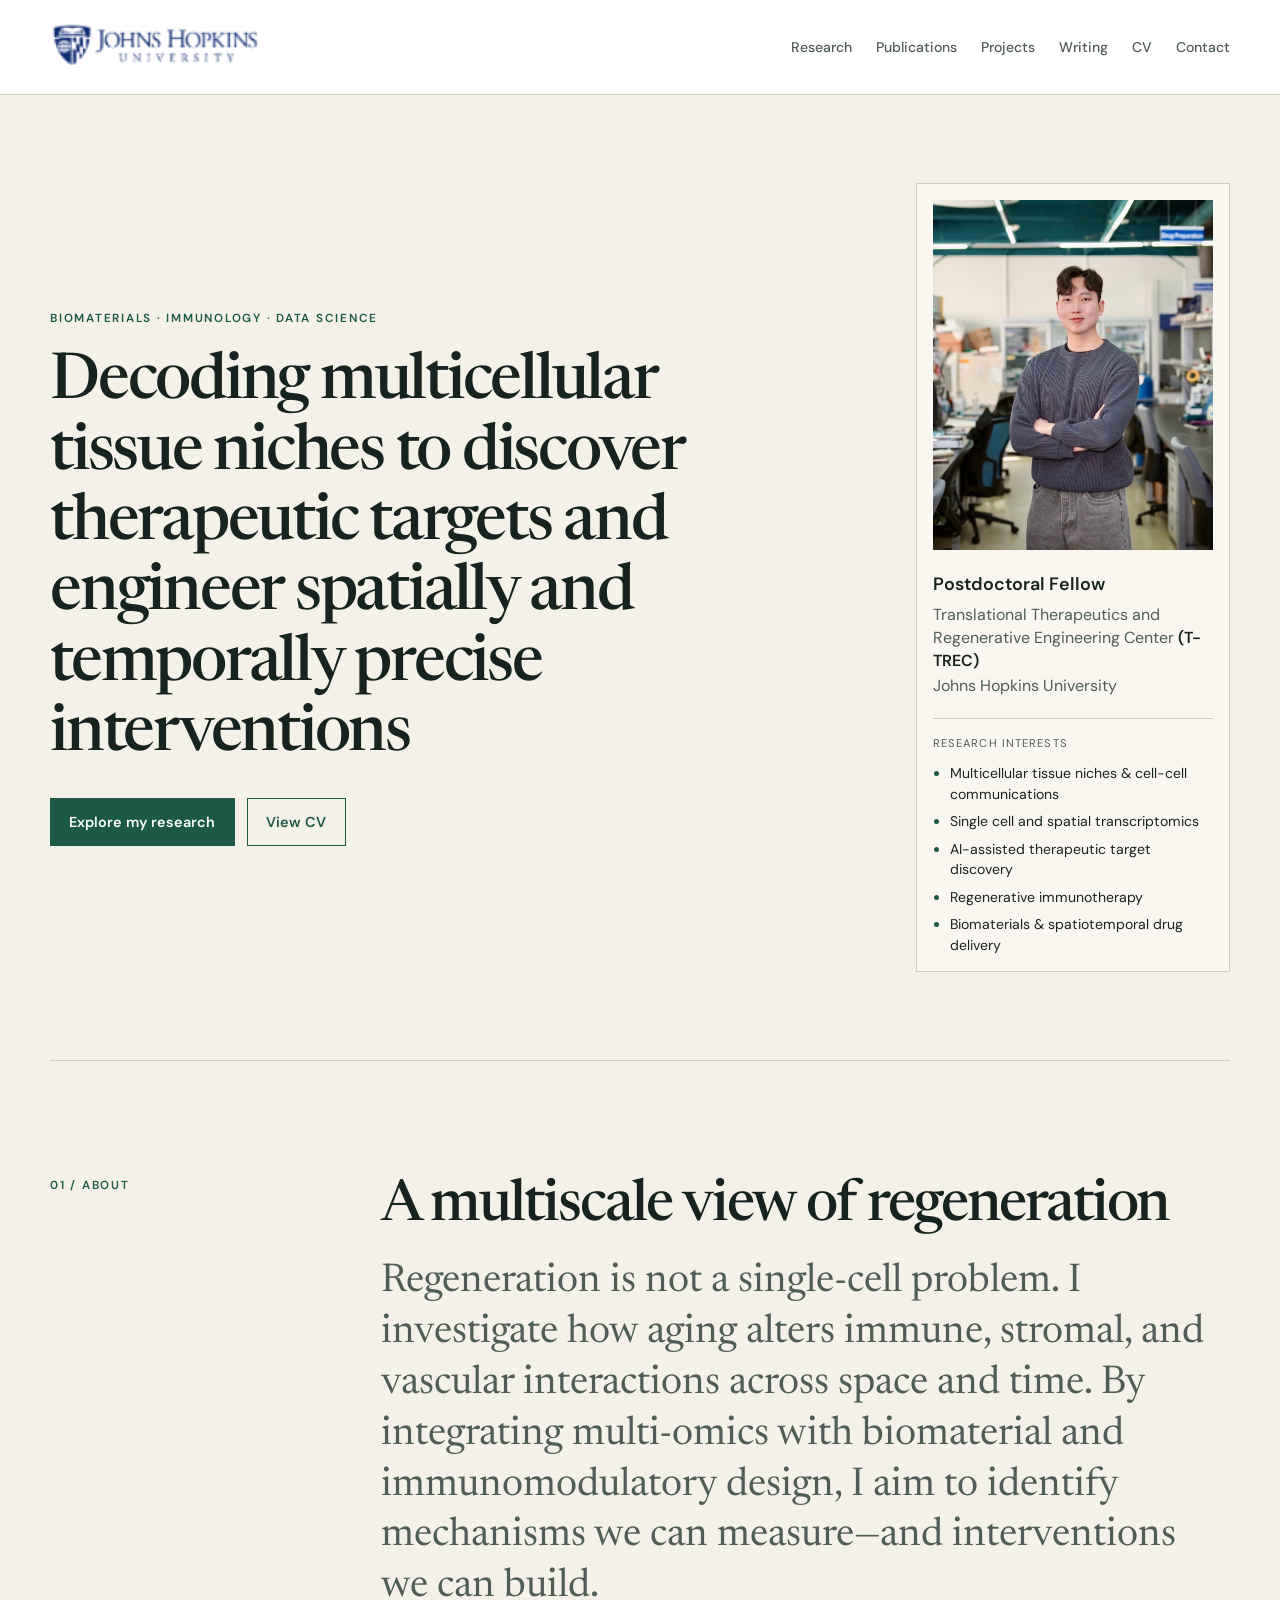
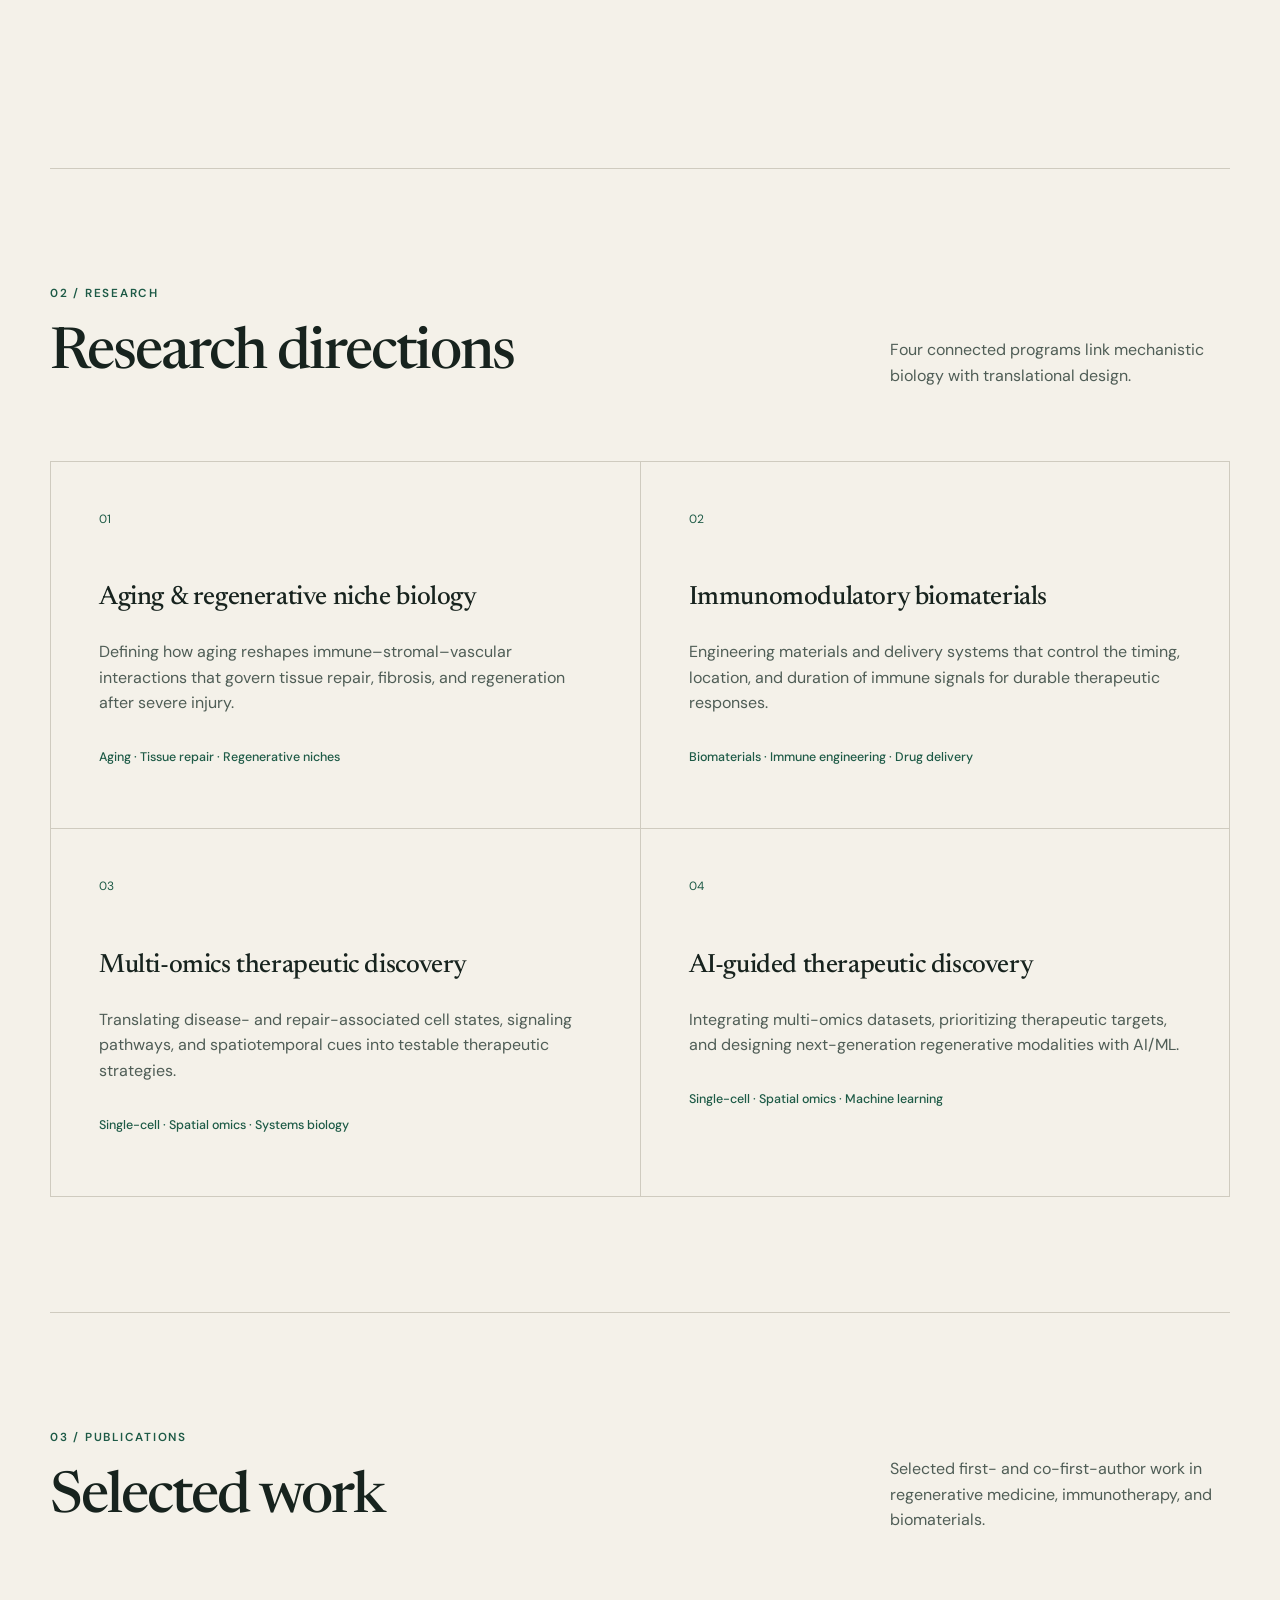
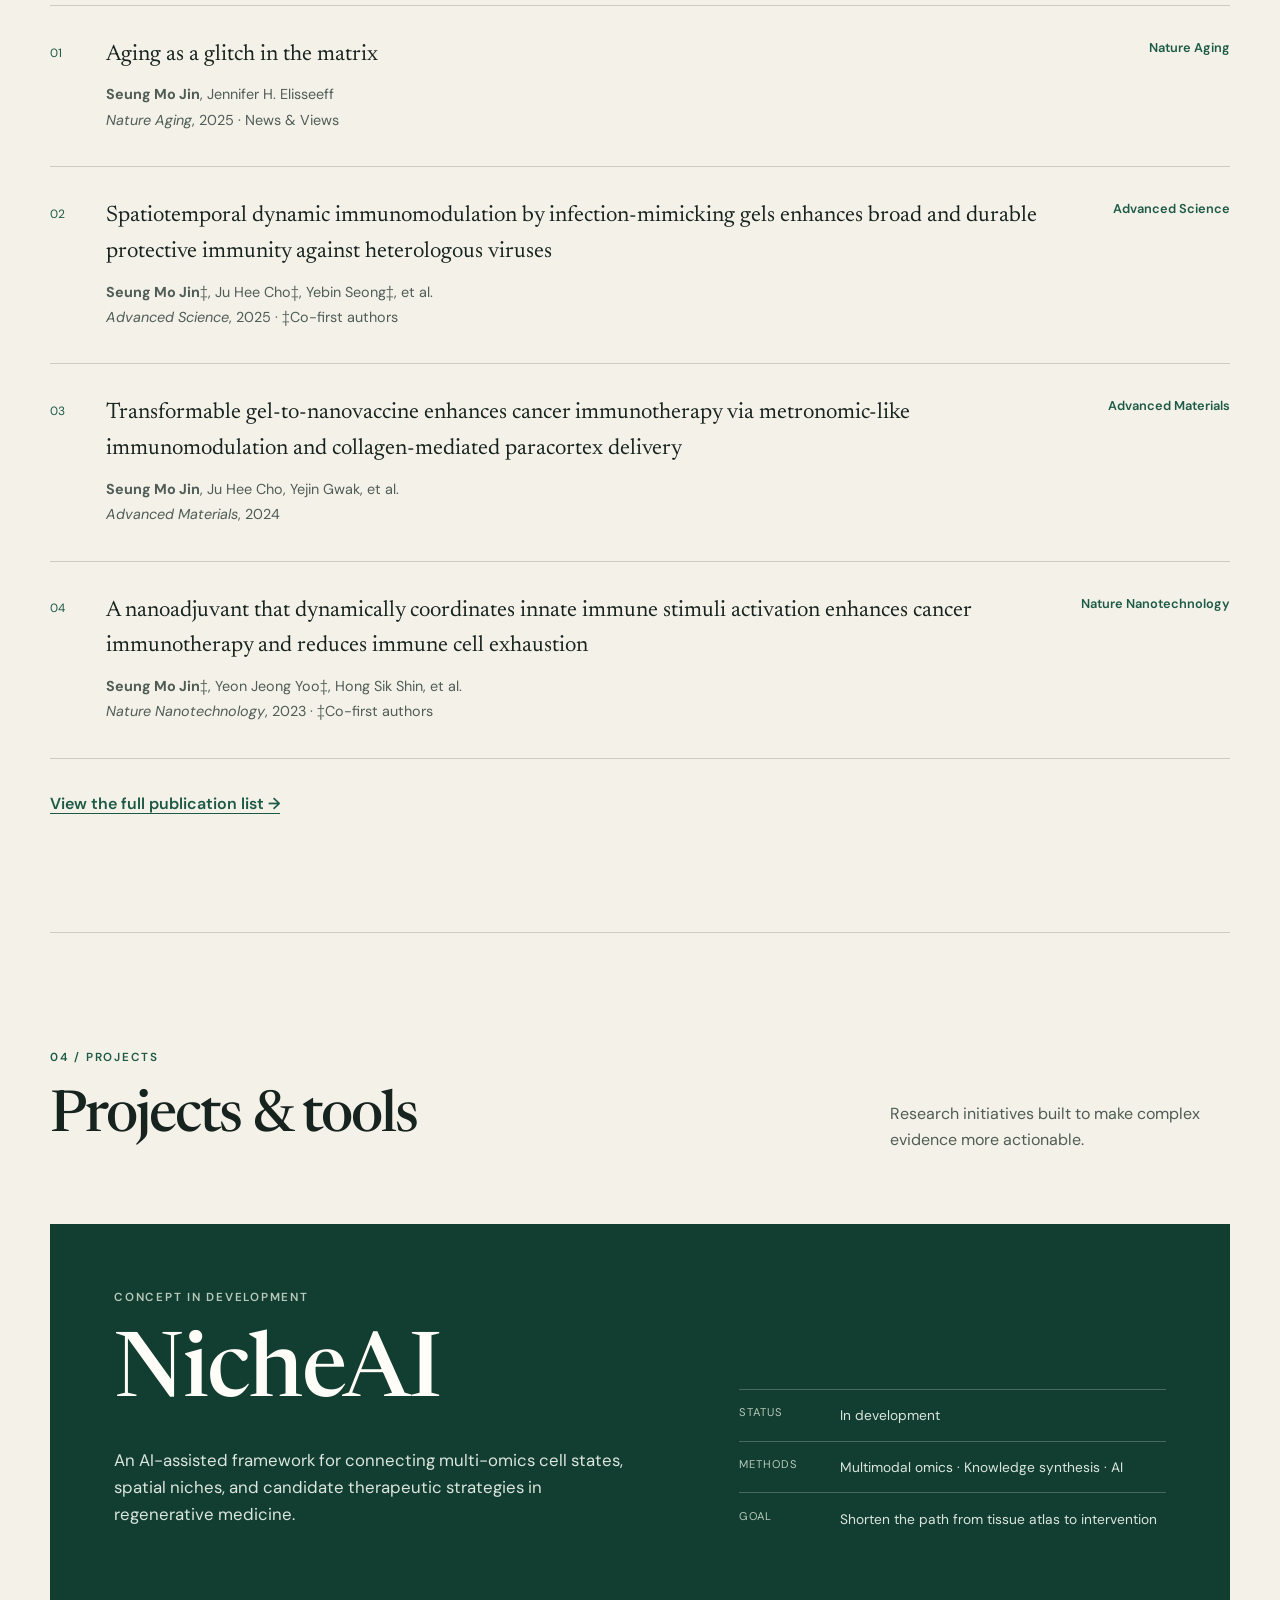
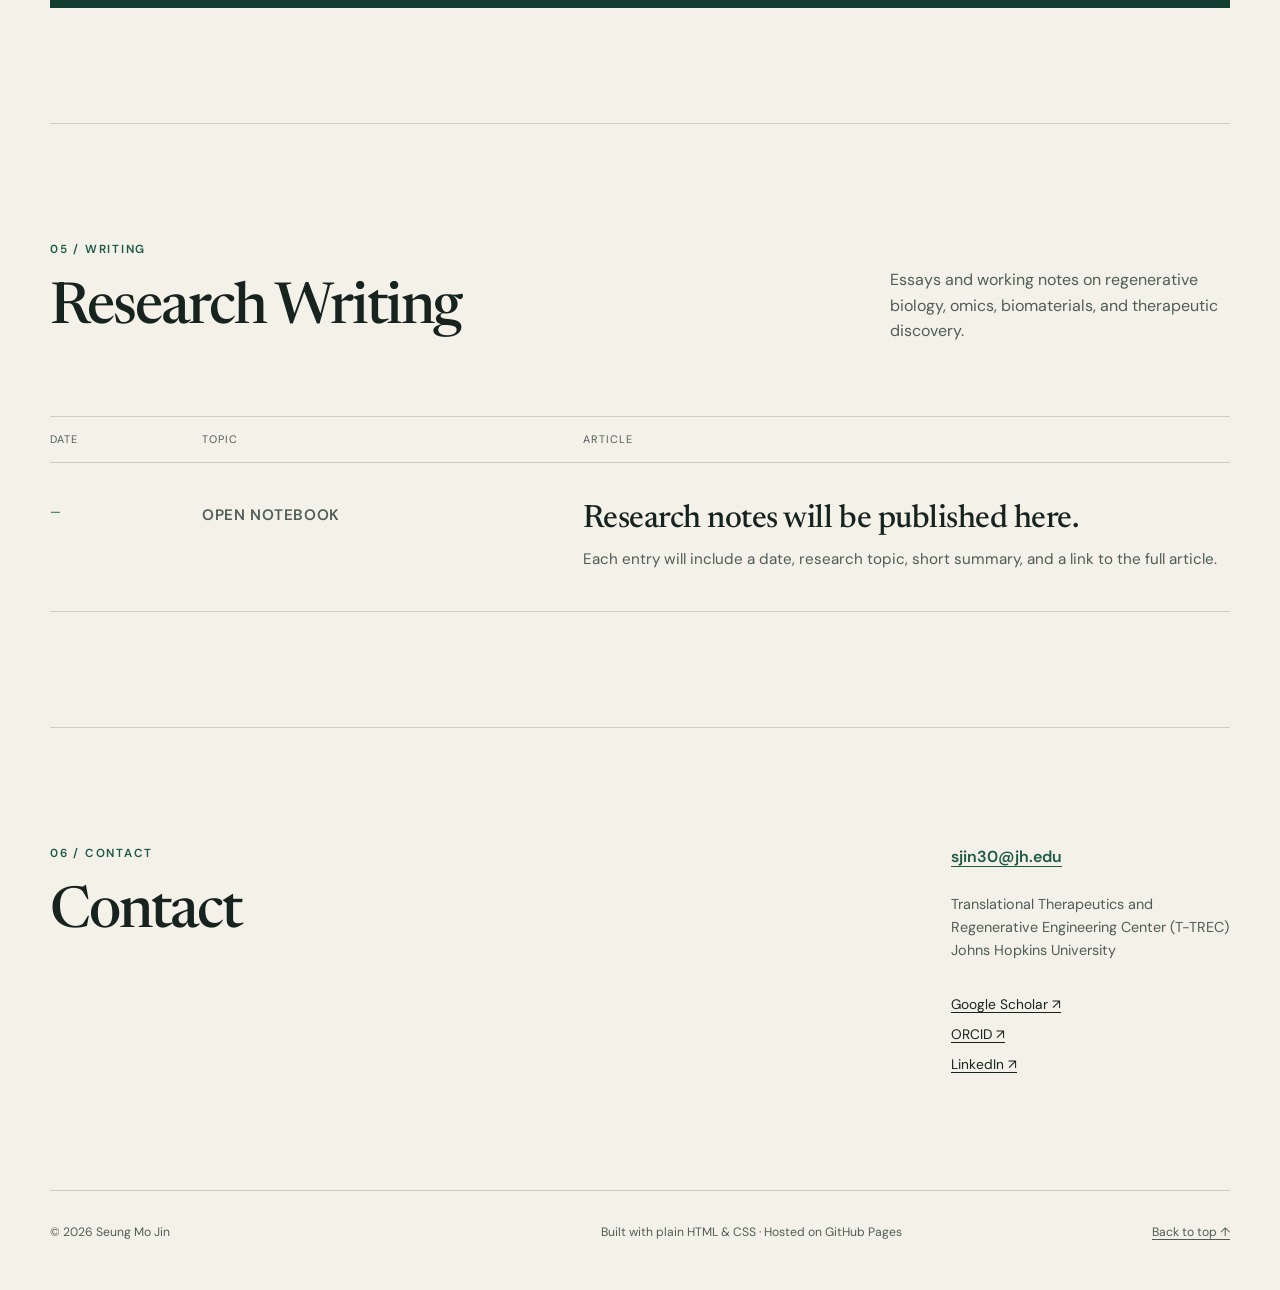
==== index.html @ 38d4178e "Reduce hero title and expand T-TREC name" ====
<!doctype html>
<html lang="en">
  <head>
    <meta charset="utf-8" />
    <meta name="viewport" content="width=device-width, initial-scale=1" />
    <meta
      name="description"
      content="Personal academic website of Seung Mo Jin — regenerative niche biology, immunomodulatory biomaterials, multi-omics, and AI-enabled therapeutic discovery."
    />
    <meta name="theme-color" content="#f4f1e9" />
    <title>Seung Mo Jin, PhD — Regenerative Immunology & Biomaterials</title>
    <link rel="icon" href="assets/favicon.svg" type="image/svg+xml" />
    <link rel="stylesheet" href="styles.css" />
  </head>
  <body>
    <a class="skip-link" href="#main-content">Skip to content</a>

    <header class="site-header">
      <div class="site-header-inner">
        <a class="site-logo" href="#top" aria-label="Home">
          <img
            src="assets/johns-hopkins-university-banner.png"
            alt="Johns Hopkins University"
            width="170"
            height="39"
          />
        </a>
        <nav aria-label="Primary navigation">
          <a href="#research">Research</a>
          <a href="#publications">Publications</a>
          <a href="#projects">Projects</a>
          <a href="#writing">Writing</a>
          <a href="cv.html">CV</a>
          <a href="#contact">Contact</a>
        </nav>
      </div>
    </header>

    <main id="main-content">
      <section class="hero" id="top">
        <div class="hero-copy">
          <p class="eyebrow">Biomaterials · Immunology · Data Science</p>
          <h1>Decoding multicellular tissue niches to discover therapeutic targets and engineer spatially and temporally precise interventions</h1>
          <div class="hero-actions">
            <a class="button button-primary" href="#research">Explore my research</a>
            <a class="button button-secondary" href="cv.html">View CV</a>
          </div>
        </div>

        <aside class="profile-card" aria-label="Current position and research interests">
          <img
            class="portrait-placeholder"
            src="assets/seung-mo-jin.jpeg"
            alt="Seung Mo Jin in a biomedical research laboratory"
          />
          <div>
            <p class="profile-role">Postdoctoral Fellow</p>
            <p class="profile-affiliation">
              <span>Translational Therapeutics and Regenerative Engineering Center <strong>(T-TREC)</strong></span>
              <span>Johns Hopkins University</span>
            </p>
          </div>
          <dl class="quick-facts">
            <div>
              <dt>Research Interests</dt>
              <dd>
                <ul>
                  <li>Multicellular tissue niches &amp; cell-cell communications</li>
                  <li>Single cell and spatial transcriptomics</li>
                  <li>AI-assisted therapeutic target discovery</li>
                  <li>Regenerative immunotherapy</li>
                  <li>Biomaterials &amp; spatiotemporal drug delivery</li>
                </ul>
              </dd>
            </div>
          </dl>
        </aside>
      </section>

      <section class="statement section-rule" aria-labelledby="about-heading">
        <p class="section-index">01 / About</p>
        <div>
          <h2 id="about-heading">A multiscale view of regeneration</h2>
          <p class="large-copy">
            Regeneration is not a single-cell problem. I investigate how aging alters
            immune, stromal, and vascular interactions across space and time. By
            integrating multi-omics with biomaterial and immunomodulatory design, I aim
            to identify mechanisms we can measure—and interventions we can build.
          </p>
        </div>
      </section>

      <section class="section-rule" id="research" aria-labelledby="research-heading">
        <div class="section-heading">
          <div>
            <p class="section-index">02 / Research</p>
            <h2 id="research-heading">Research directions</h2>
          </div>
          <p>
            Four connected programs link mechanistic biology with translational design.
          </p>
        </div>

        <div class="research-grid">
          <article class="research-card">
            <span class="card-number">01</span>
            <h3>Aging & regenerative niche biology</h3>
            <p>
              Defining how aging reshapes immune–stromal–vascular interactions that
              govern tissue repair, fibrosis, and regeneration after severe injury.
            </p>
            <p class="keywords">Aging · Tissue repair · Regenerative niches</p>
          </article>
          <article class="research-card">
            <span class="card-number">02</span>
            <h3>Immunomodulatory biomaterials</h3>
            <p>
              Engineering materials and delivery systems that control the timing,
              location, and duration of immune signals for durable therapeutic responses.
            </p>
            <p class="keywords">Biomaterials · Immune engineering · Drug delivery</p>
          </article>
          <article class="research-card">
            <span class="card-number">03</span>
            <h3>Multi-omics therapeutic discovery</h3>
            <p>
              Translating disease- and repair-associated cell states, signaling
              pathways, and spatiotemporal cues into testable therapeutic strategies.
            </p>
            <p class="keywords">Single-cell · Spatial omics · Systems biology</p>
          </article>
          <article class="research-card">
            <span class="card-number">04</span>
            <h3>AI-guided therapeutic discovery</h3>
            <p>
              Integrating multi-omics datasets, prioritizing therapeutic targets, and
              designing next-generation regenerative modalities with AI/ML.
            </p>
            <p class="keywords">Single-cell · Spatial omics · Machine learning</p>
          </article>
        </div>
      </section>

      <section class="section-rule" id="publications" aria-labelledby="publications-heading">
        <div class="section-heading">
          <div>
            <p class="section-index">03 / Publications</p>
            <h2 id="publications-heading">Selected work</h2>
          </div>
          <p>Selected first- and co-first-author work in regenerative medicine, immunotherapy, and biomaterials.</p>
        </div>

        <ol class="publication-list">
          <li>
            <div>
              <p class="publication-title">Aging as a glitch in the matrix</p>
              <p><strong>Seung Mo Jin</strong>, Jennifer H. Elisseeff</p>
              <p><em>Nature Aging</em>, 2025 · News & Views</p>
            </div>
            <span class="publication-link">Nature Aging</span>
          </li>
          <li>
            <div>
              <p class="publication-title">Spatiotemporal dynamic immunomodulation by infection-mimicking gels enhances broad and durable protective immunity against heterologous viruses</p>
              <p><strong>Seung Mo Jin</strong>‡, Ju Hee Cho‡, Yebin Seong‡, et al.</p>
              <p><em>Advanced Science</em>, 2025 · ‡Co-first authors</p>
            </div>
            <span class="publication-link">Advanced Science</span>
          </li>
          <li>
            <div>
              <p class="publication-title">Transformable gel-to-nanovaccine enhances cancer immunotherapy via metronomic-like immunomodulation and collagen-mediated paracortex delivery</p>
              <p><strong>Seung Mo Jin</strong>, Ju Hee Cho, Yejin Gwak, et al.</p>
              <p><em>Advanced Materials</em>, 2024</p>
            </div>
            <span class="publication-link">Advanced Materials</span>
          </li>
          <li>
            <div>
              <p class="publication-title">A nanoadjuvant that dynamically coordinates innate immune stimuli activation enhances cancer immunotherapy and reduces immune cell exhaustion</p>
              <p><strong>Seung Mo Jin</strong>‡, Yeon Jeong Yoo‡, Hong Sik Shin, et al.</p>
              <p><em>Nature Nanotechnology</em>, 2023 · ‡Co-first authors</p>
            </div>
            <span class="publication-link">Nature Nanotechnology</span>
          </li>
        </ol>
        <a class="text-link" href="cv.html#publications">View the full publication list <span>→</span></a>
      </section>

      <section class="section-rule" id="projects" aria-labelledby="projects-heading">
        <div class="section-heading">
          <div>
            <p class="section-index">04 / Projects</p>
            <h2 id="projects-heading">Projects & tools</h2>
          </div>
          <p>Research initiatives built to make complex evidence more actionable.</p>
        </div>

        <article class="featured-project">
          <div>
            <p class="project-label">Concept in development</p>
            <h3>NicheAI</h3>
            <p class="project-lede">
              An AI-assisted framework for connecting multi-omics cell states,
              spatial niches, and candidate therapeutic strategies in regenerative medicine.
            </p>
          </div>
          <div class="project-meta">
            <p><span>Status</span> In development</p>
            <p><span>Methods</span> Multimodal omics · Knowledge synthesis · AI</p>
            <p><span>Goal</span> Shorten the path from tissue atlas to intervention</p>
          </div>
        </article>
      </section>

      <section class="section-rule" id="writing" aria-labelledby="writing-heading">
        <div class="section-heading">
          <div>
            <p class="section-index">05 / Writing</p>
            <h2 id="writing-heading">Research Writing</h2>
          </div>
          <p>Essays and working notes on regenerative biology, omics, biomaterials, and therapeutic discovery.</p>
        </div>

        <div class="writing-board" aria-label="Research writing board">
          <div class="writing-board-header" aria-hidden="true">
            <span>Date</span>
            <span>Topic</span>
            <span>Article</span>
          </div>
          <div class="writing-empty">
            <span class="writing-empty-date" aria-hidden="true">—</span>
            <p class="writing-empty-label">Open notebook</p>
            <div>
              <h3>Research notes will be published here.</h3>
              <p>Each entry will include a date, research topic, short summary, and a link to the full article.</p>
            </div>
          </div>
        </div>
      </section>

      <section class="contact section-rule" id="contact" aria-labelledby="contact-heading">
        <div>
          <p class="section-index">06 / Contact</p>
          <h2 id="contact-heading">Contact</h2>
        </div>
        <div class="contact-details">
          <a href="mailto:sjin30@jh.edu">sjin30@jh.edu</a>
          <p>Translational Therapeutics and Regenerative Engineering Center (T-TREC)<br />Johns Hopkins University</p>
          <div class="social-links" aria-label="Academic profiles">
            <a href="https://scholar.google.com/citations?user=U99hNV4AAAAJ" target="_blank" rel="noopener noreferrer">Google Scholar ↗</a>
            <a href="https://orcid.org/0000-0002-7379-4580" target="_blank" rel="noopener noreferrer">ORCID ↗</a>
            <a href="https://www.linkedin.com/in/seung-mo-jin-b58554160/" target="_blank" rel="noopener noreferrer">LinkedIn ↗</a>
          </div>
        </div>
      </section>
    </main>

    <footer>
      <p>© 2026 Seung Mo Jin</p>
      <p>Built with plain HTML & CSS · Hosted on GitHub Pages</p>
      <a href="#top">Back to top ↑</a>
    </footer>
  </body>
</html>
---- styles.css ----
@import url("https://fonts.googleapis.com/css2?family=DM+Sans:wght@400;500;600&family=Newsreader:opsz,wght@6..72,400;6..72,500&display=swap");

:root {
  --ink: #17231e;
  --ink-soft: #4f5d56;
  --paper: #f4f1e9;
  --paper-deep: #e9e4d8;
  --green: #1d5a46;
  --green-dark: #123d31;
  --sage: #b7c9ba;
  --line: #cfcbbf;
  --white: #fffdf8;
  --sans: "DM Sans", Arial, sans-serif;
  --serif: "Newsreader", Georgia, serif;
  --max-width: 1180px;
}

* {
  box-sizing: border-box;
}

html {
  scroll-behavior: smooth;
}

body {
  margin: 0;
  color: var(--ink);
  background: var(--paper);
  font-family: var(--sans);
  font-size: 16px;
  line-height: 1.6;
}

a {
  color: inherit;
  text-decoration-thickness: 1px;
  text-underline-offset: 0.22em;
}

a:focus-visible,
button:focus-visible {
  outline: 3px solid #d39f35;
  outline-offset: 4px;
}

.skip-link {
  position: fixed;
  top: 0.75rem;
  left: 0.75rem;
  z-index: 100;
  padding: 0.6rem 0.9rem;
  background: var(--ink);
  color: white;
  transform: translateY(-180%);
}

.skip-link:focus {
  transform: translateY(0);
}

main,
footer {
  width: min(calc(100% - 3rem), var(--max-width));
  margin-inline: auto;
}

.site-header {
  width: 100%;
  background: #fff;
  border-bottom: 1px solid var(--line);
}

.site-header-inner {
  display: flex;
  align-items: center;
  justify-content: space-between;
  width: min(calc(100% - 3rem), var(--max-width));
  min-height: 94px;
  margin-inline: auto;
}

.site-logo {
  display: inline-flex;
  align-items: center;
  text-decoration: none;
}

.site-logo img {
  display: block;
  width: min(13rem, 42vw);
  height: auto;
  aspect-ratio: 170 / 39;
  object-fit: contain;
}

nav {
  display: flex;
  flex-wrap: wrap;
  gap: 0.3rem 1.5rem;
  justify-content: flex-end;
}

nav a {
  color: var(--ink-soft);
  font-size: 0.88rem;
  font-weight: 500;
  text-decoration: none;
}

nav a:hover {
  color: var(--green);
}

.hero {
  display: grid;
  grid-template-columns: minmax(0, 1.7fr) minmax(280px, 0.7fr);
  gap: clamp(3rem, 8vw, 8rem);
  align-items: center;
  min-height: 690px;
  padding: 5.5rem 0;
}

.eyebrow,
.section-index,
.project-label {
  margin: 0 0 1.3rem;
  color: var(--green);
  font-size: 0.73rem;
  font-weight: 600;
  letter-spacing: 0.15em;
  text-transform: uppercase;
}

h1,
h2,
h3,
p {
  margin-top: 0;
}

h1,
h2,
h3 {
  font-family: var(--serif);
  font-weight: 500;
  line-height: 1.06;
}

h1 {
  max-width: 850px;
  margin-bottom: 1.75rem;
  font-size: clamp(3.4rem, 7vw, 6.6rem);
  letter-spacing: -0.045em;
}

.hero-copy h1 {
  font-size: clamp(2.6rem, 5vw, 4.8rem);
  line-height: 1.1;
  letter-spacing: -0.035em;
}

h2 {
  margin-bottom: 1.25rem;
  font-size: clamp(2.4rem, 4.5vw, 4.2rem);
  letter-spacing: -0.035em;
}

h3 {
  font-size: 1.65rem;
  letter-spacing: -0.015em;
}

.hero-actions {
  display: flex;
  flex-wrap: wrap;
  gap: 0.75rem;
}

.button {
  display: inline-flex;
  align-items: center;
  justify-content: center;
  min-height: 48px;
  padding: 0.7rem 1.15rem;
  border: 1px solid var(--green);
  font-size: 0.9rem;
  font-weight: 600;
  text-decoration: none;
  transition: background 160ms ease, color 160ms ease;
}

.button-primary {
  color: var(--white);
  background: var(--green);
}

.button-primary:hover {
  background: var(--green-dark);
}

.button-secondary {
  color: var(--green);
}

.button-secondary:hover {
  color: var(--white);
  background: var(--green);
}

.profile-card {
  padding: 1rem;
  border: 1px solid var(--line);
  background: rgba(255, 253, 248, 0.48);
}

.portrait-placeholder {
  display: block;
  width: 100%;
  aspect-ratio: 4 / 5;
  margin-bottom: 1.25rem;
  object-fit: cover;
  object-position: center 42%;
}

.profile-role {
  margin-bottom: 0.25rem;
  font-size: 1.12rem;
  font-weight: 600;
}

.profile-affiliation {
  display: grid;
  gap: 0.08rem;
  margin-bottom: 0;
  color: var(--ink-soft);
  font-size: 1rem;
  line-height: 1.45;
}

.profile-affiliation strong {
  color: var(--ink);
  font-weight: 600;
}

.quick-facts {
  margin: 1.3rem 0 0;
  padding-top: 1rem;
  border-top: 1px solid var(--line);
}

.quick-facts dt {
  color: var(--ink-soft);
  font-size: 0.7rem;
  letter-spacing: 0.1em;
  text-transform: uppercase;
}

.quick-facts dd {
  margin: 0.25rem 0 0;
  font-size: 0.88rem;
  line-height: 1.45;
}

.quick-facts ul {
  display: grid;
  gap: 0.45rem;
  margin: 0.65rem 0 0;
  padding-left: 1.1rem;
}

.quick-facts li::marker {
  color: var(--green);
}

.section-rule {
  padding: clamp(4.5rem, 9vw, 8rem) 0;
  border-top: 1px solid var(--line);
  scroll-margin-top: 2rem;
}

.statement {
  display: grid;
  grid-template-columns: 1fr 3fr;
  gap: 3rem;
}

.large-copy {
  max-width: 900px;
  color: var(--ink-soft);
  font-family: var(--serif);
  font-size: clamp(1.55rem, 3.1vw, 2.65rem);
  line-height: 1.28;
}

.section-heading {
  display: grid;
  grid-template-columns: 1.4fr 0.6fr;
  gap: 3rem;
  align-items: end;
  margin-bottom: 3.5rem;
}

.section-heading p:last-child {
  max-width: 420px;
  color: var(--ink-soft);
}

.research-grid {
  display: grid;
  grid-template-columns: repeat(2, 1fr);
  border-top: 1px solid var(--line);
  border-left: 1px solid var(--line);
}

.research-card {
  min-height: 310px;
  padding: clamp(1.5rem, 4vw, 3rem);
  border-right: 1px solid var(--line);
  border-bottom: 1px solid var(--line);
  transition: background 180ms ease;
}

.research-card:hover {
  background: var(--white);
}

.card-number {
  display: block;
  margin-bottom: 3.5rem;
  color: var(--green);
  font-size: 0.75rem;
}

.research-card p {
  color: var(--ink-soft);
}

.research-card .keywords {
  margin-top: 2rem;
  color: var(--green);
  font-size: 0.78rem;
  font-weight: 500;
}

.publication-list {
  margin: 0 0 2rem;
  padding: 0;
  list-style: none;
  counter-reset: publications;
}

.publication-list li {
  display: grid;
  grid-template-columns: 1fr auto;
  gap: 2rem;
  padding: 2rem 0 2rem 3.5rem;
  border-top: 1px solid var(--line);
  counter-increment: publications;
  position: relative;
}

.publication-list li:last-child {
  border-bottom: 1px solid var(--line);
}

.publication-list li::before {
  position: absolute;
  left: 0;
  top: 2.35rem;
  color: var(--green);
  content: counter(publications, decimal-leading-zero);
  font-size: 0.75rem;
}

.publication-list p {
  margin-bottom: 0.15rem;
  color: var(--ink-soft);
  font-size: 0.9rem;
}

.publication-list .publication-title {
  margin-bottom: 0.6rem;
  color: var(--ink);
  font-family: var(--serif);
  font-size: 1.4rem;
}

.publication-link {
  color: var(--green);
  font-size: 0.8rem;
  font-weight: 600;
}

.text-link {
  color: var(--green);
  font-weight: 600;
}

.featured-project {
  display: grid;
  grid-template-columns: 1.1fr 0.9fr;
  gap: clamp(2rem, 8vw, 7rem);
  padding: clamp(2rem, 5vw, 4.5rem);
  color: var(--white);
  background: var(--green-dark);
}

.featured-project h3 {
  margin-bottom: 1.5rem;
  font-size: clamp(3.3rem, 7vw, 6.5rem);
}

.project-label {
  color: var(--sage);
}

.project-lede {
  color: #dbe6de;
  font-size: 1.05rem;
}

.project-meta {
  align-self: end;
}

.project-meta p {
  display: grid;
  grid-template-columns: 85px 1fr;
  gap: 1rem;
  padding: 0.9rem 0;
  margin: 0;
  border-top: 1px solid rgba(255, 255, 255, 0.22);
  color: #dbe6de;
  font-size: 0.86rem;
}

.project-meta span {
  color: var(--sage);
  font-size: 0.7rem;
  letter-spacing: 0.1em;
  text-transform: uppercase;
}

.writing-board {
  border-top: 1px solid var(--line);
  border-bottom: 1px solid var(--line);
}

.writing-board-header,
.writing-empty {
  display: grid;
  grid-template-columns: 120px minmax(180px, 0.7fr) 1.3fr;
  gap: 2rem;
}

.writing-board-header {
  padding: 0.85rem 0;
  border-bottom: 1px solid var(--line);
  color: var(--ink-soft);
  font-size: 0.68rem;
  letter-spacing: 0.1em;
  text-transform: uppercase;
}

.writing-empty {
  padding: 2.5rem 0;
}

.writing-empty-date,
.writing-empty-label {
  color: var(--green);
  font-size: 0.78rem;
}

.writing-empty-label {
  font-weight: 600;
  letter-spacing: 0.04em;
  text-transform: uppercase;
}

.writing-empty h3 {
  margin-bottom: 0.65rem;
  font-size: clamp(1.45rem, 2.5vw, 2.1rem);
}

.writing-empty p {
  margin-bottom: 0;
  color: var(--ink-soft);
  font-size: 0.95rem;
}

.contact {
  display: grid;
  grid-template-columns: 1.5fr 0.5fr;
  gap: 4rem;
}

.contact h2 {
  max-width: 760px;
}

.contact-details > a {
  display: inline-block;
  margin-bottom: 1.5rem;
  color: var(--green);
  font-weight: 600;
}

.contact-details p {
  color: var(--ink-soft);
  font-size: 0.9rem;
}

.social-links {
  display: flex;
  flex-direction: column;
  gap: 0.5rem;
  padding-top: 1rem;
}

.social-links a {
  width: fit-content;
  font-size: 0.86rem;
}

footer {
  display: grid;
  grid-template-columns: 1fr 1fr auto;
  gap: 2rem;
  padding: 2rem 0 3rem;
  border-top: 1px solid var(--line);
  color: var(--ink-soft);
  font-size: 0.76rem;
}

footer p {
  margin-bottom: 0;
}

.cv-page .site-header {
  margin-bottom: 4rem;
}

.cv-header {
  display: grid;
  grid-template-columns: 1fr;
  gap: 2rem;
  padding-bottom: 4rem;
}

.cv-header h1 {
  margin-bottom: 0.5rem;
}

.cv-header p {
  color: var(--ink-soft);
}

.cv-profile-links {
  display: flex;
  gap: 1rem;
  font-size: 0.86rem;
}

.cv-profile-links a {
  color: var(--green);
  font-weight: 600;
}

.cv-section {
  display: grid;
  grid-template-columns: 240px 1fr;
  gap: 3rem;
  padding: 2.5rem 0;
  border-top: 1px solid var(--line);
}

.cv-section h2 {
  font-family: var(--sans);
  font-size: 0.8rem;
  font-weight: 600;
  letter-spacing: 0.12em;
  text-transform: uppercase;
}

.cv-entry {
  display: grid;
  grid-template-columns: 130px 1fr;
  gap: 1.5rem;
  margin-bottom: 1.7rem;
}

.cv-entry time {
  color: var(--green);
  font-size: 0.82rem;
}

.cv-entry h3 {
  margin-bottom: 0.25rem;
  font-family: var(--sans);
  font-size: 1rem;
  font-weight: 600;
  line-height: 1.4;
}

.cv-entry p {
  margin-bottom: 0.15rem;
  color: var(--ink-soft);
  font-size: 0.9rem;
}

.simple-list {
  margin: 0;
  padding-left: 1.1rem;
}

.simple-list li {
  margin-bottom: 0.7rem;
}

.cv-publications {
  margin: 0;
  padding-left: 1.25rem;
}

.cv-publications li {
  margin-bottom: 1rem;
  padding-left: 0.4rem;
  color: var(--ink-soft);
  font-size: 0.9rem;
}

.cv-publications strong,
.cv-publications em {
  color: var(--ink);
}

@media (max-width: 820px) {
  .site-header-inner {
    align-items: flex-start;
    flex-direction: column;
    gap: 1rem;
    padding: 1.2rem 0;
  }

  nav {
    justify-content: flex-start;
  }

  .hero {
    grid-template-columns: 1fr;
    min-height: auto;
    padding: 4rem 0;
  }

  .profile-card {
    display: grid;
    grid-template-columns: minmax(150px, 0.6fr) 1fr;
    gap: 1.25rem;
    align-items: end;
  }

  .portrait-placeholder {
    grid-row: span 2;
    margin: 0;
  }

  .statement,
  .section-heading,
  .contact,
  .cv-section {
    grid-template-columns: 1fr;
    gap: 1.25rem;
  }

  .featured-project {
    grid-template-columns: 1fr;
  }

  .writing-board-header,
  .writing-empty {
    grid-template-columns: 100px minmax(150px, 0.7fr) 1.3fr;
  }

  footer {
    grid-template-columns: 1fr;
    gap: 0.4rem;
  }
}

@media (max-width: 560px) {
  .site-header-inner,
  main,
  footer {
    width: min(calc(100% - 2rem), var(--max-width));
  }

  nav {
    gap: 0.45rem 1rem;
  }

  h1 {
    font-size: clamp(3rem, 14vw, 4.2rem);
  }

  .research-grid {
    grid-template-columns: 1fr;
  }

  .profile-card {
    display: block;
  }

  .portrait-placeholder {
    margin-bottom: 1.25rem;
  }

  .publication-list li {
    grid-template-columns: 1fr;
    gap: 0.7rem;
  }

  .writing-board-header {
    display: none;
  }

  .writing-empty {
    grid-template-columns: 1fr;
    gap: 0.75rem;
  }

  .cv-header,
  .cv-entry {
    grid-template-columns: 1fr;
    gap: 0.5rem;
  }
}

@media (prefers-reduced-motion: reduce) {
  html {
    scroll-behavior: auto;
  }

  * {
    transition: none !important;
  }
}
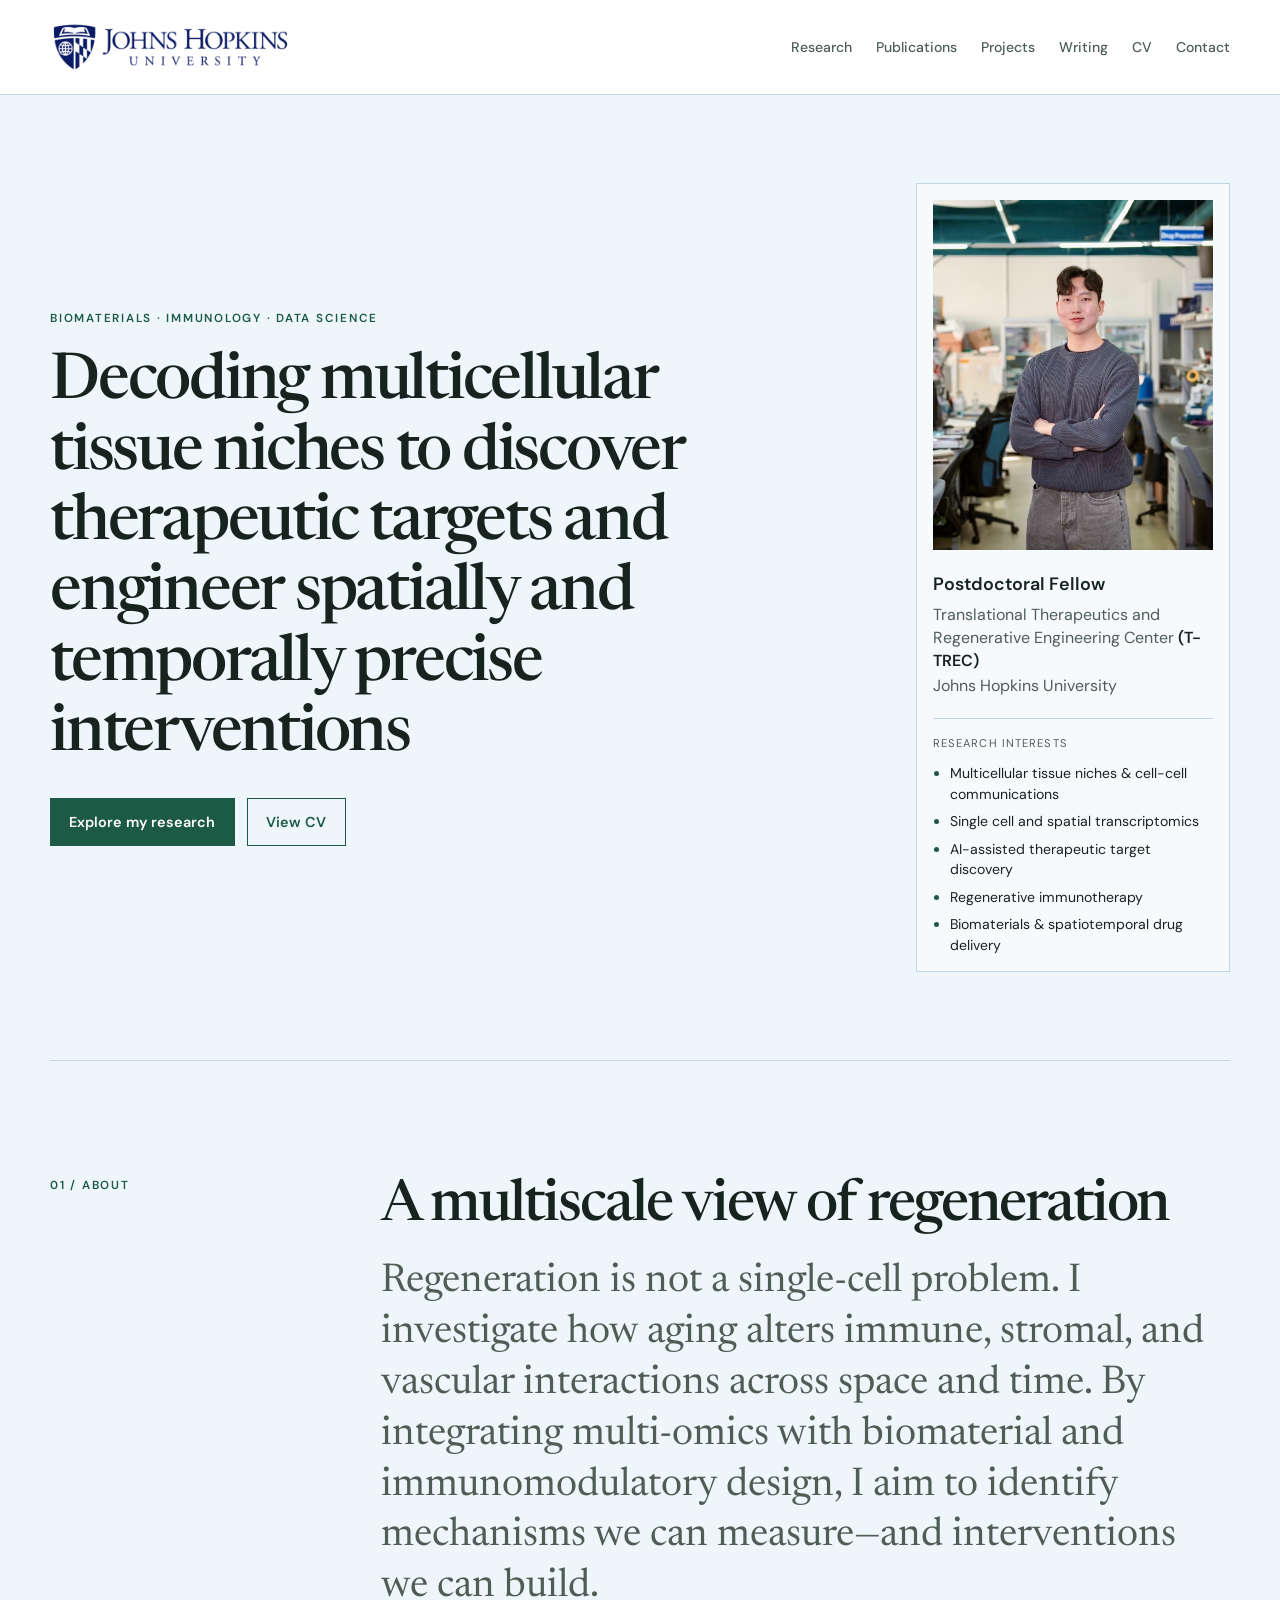
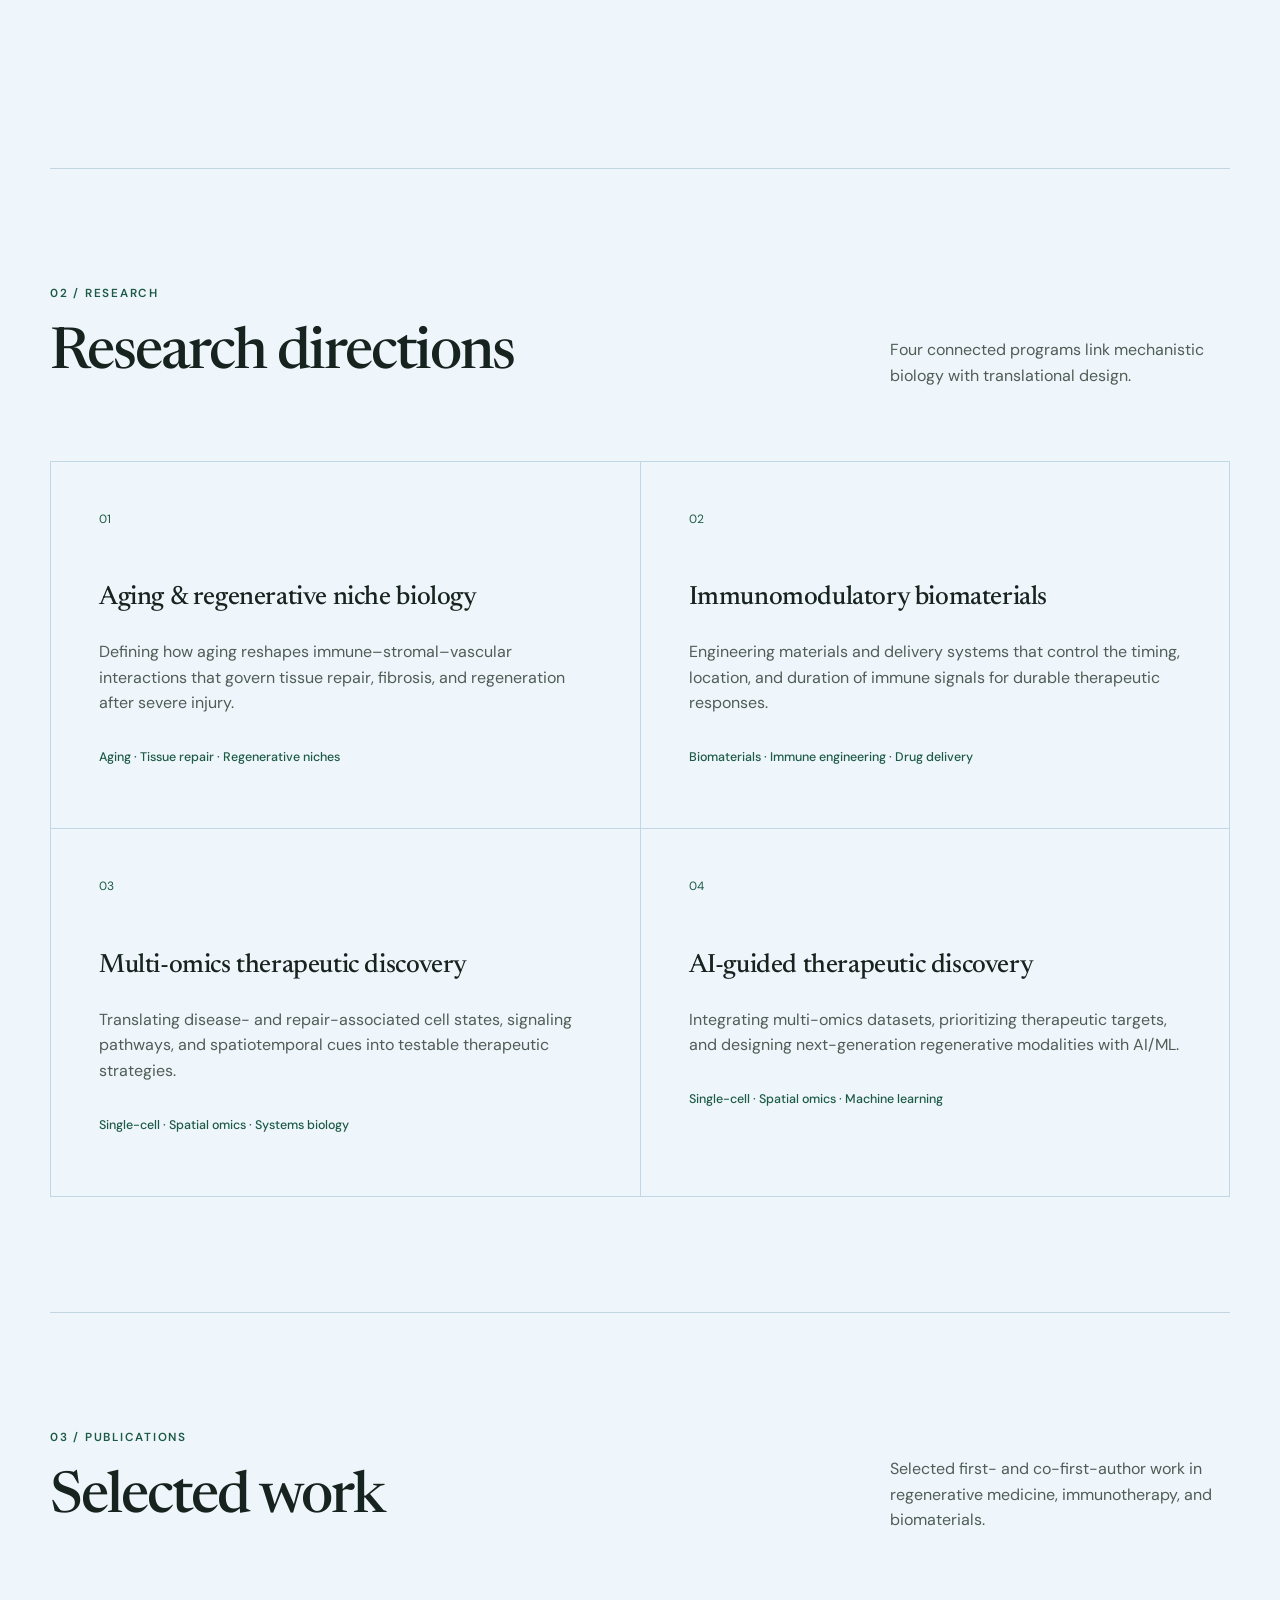
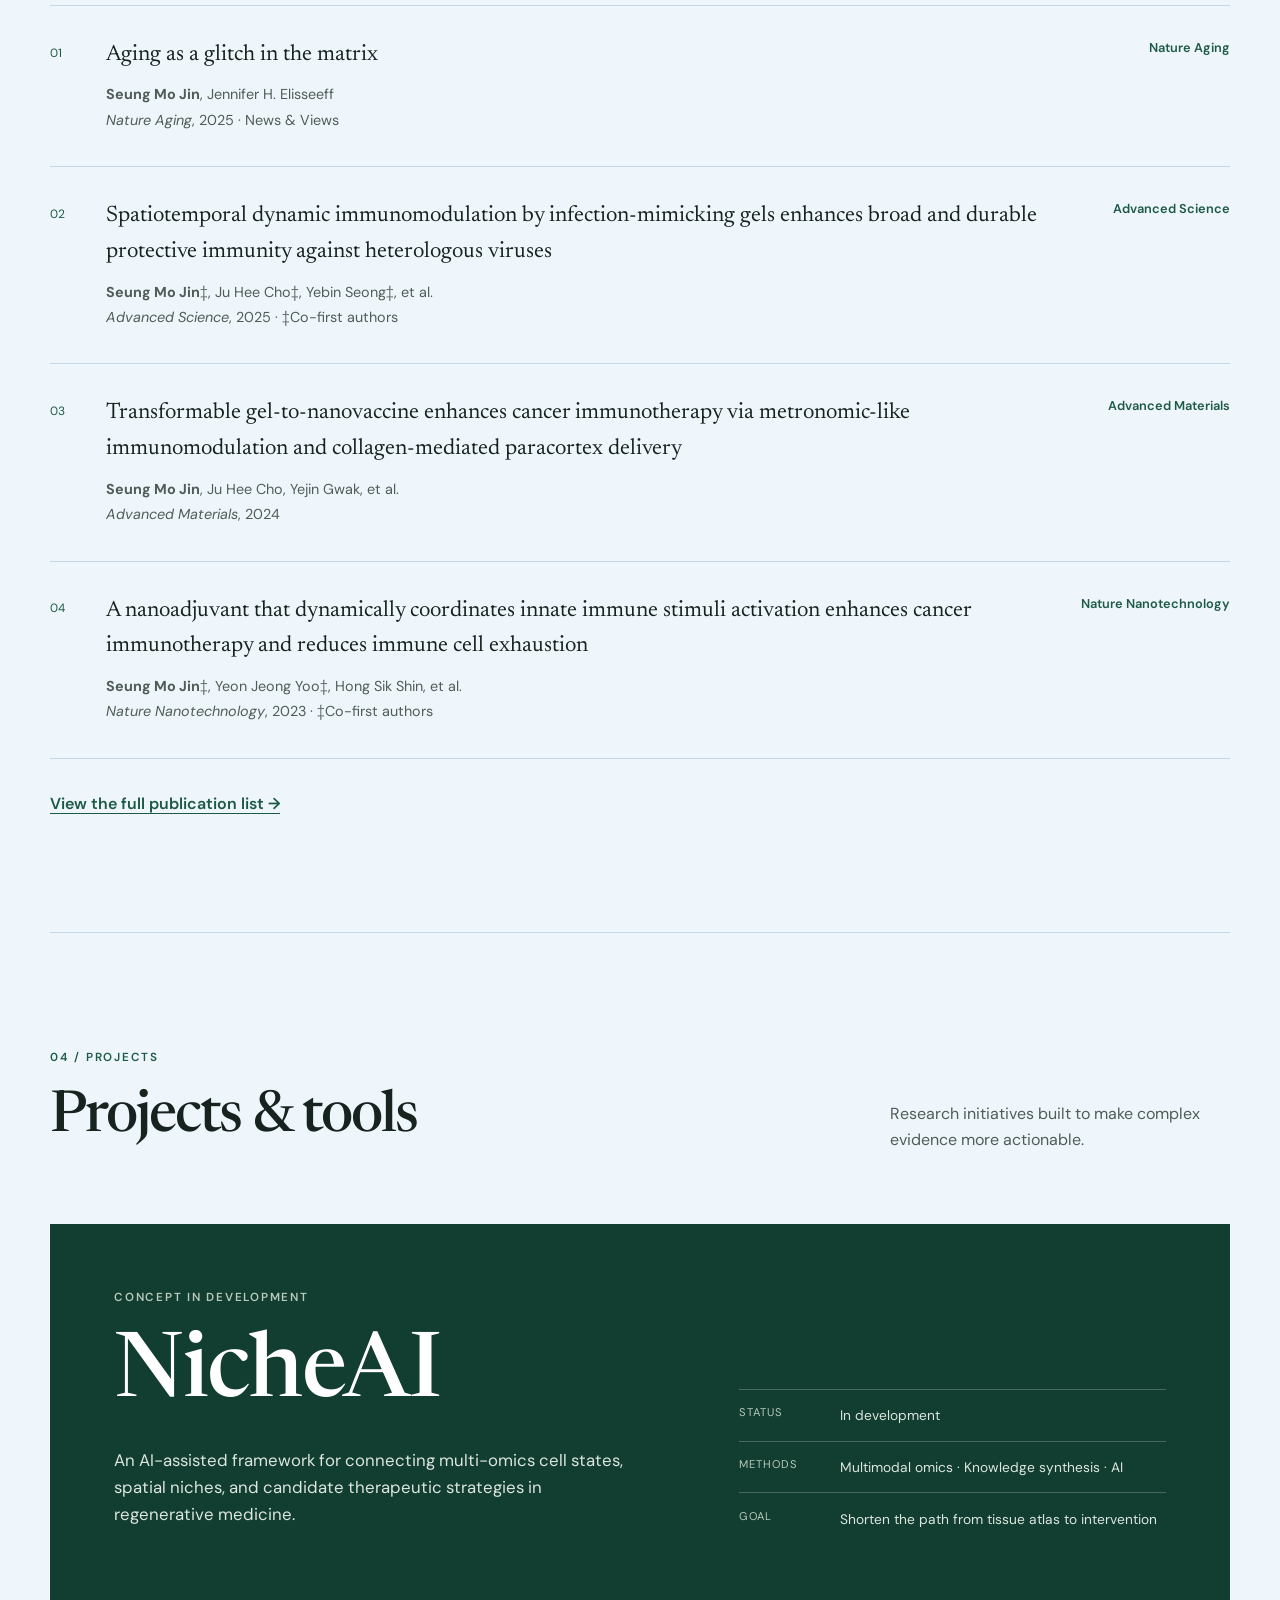
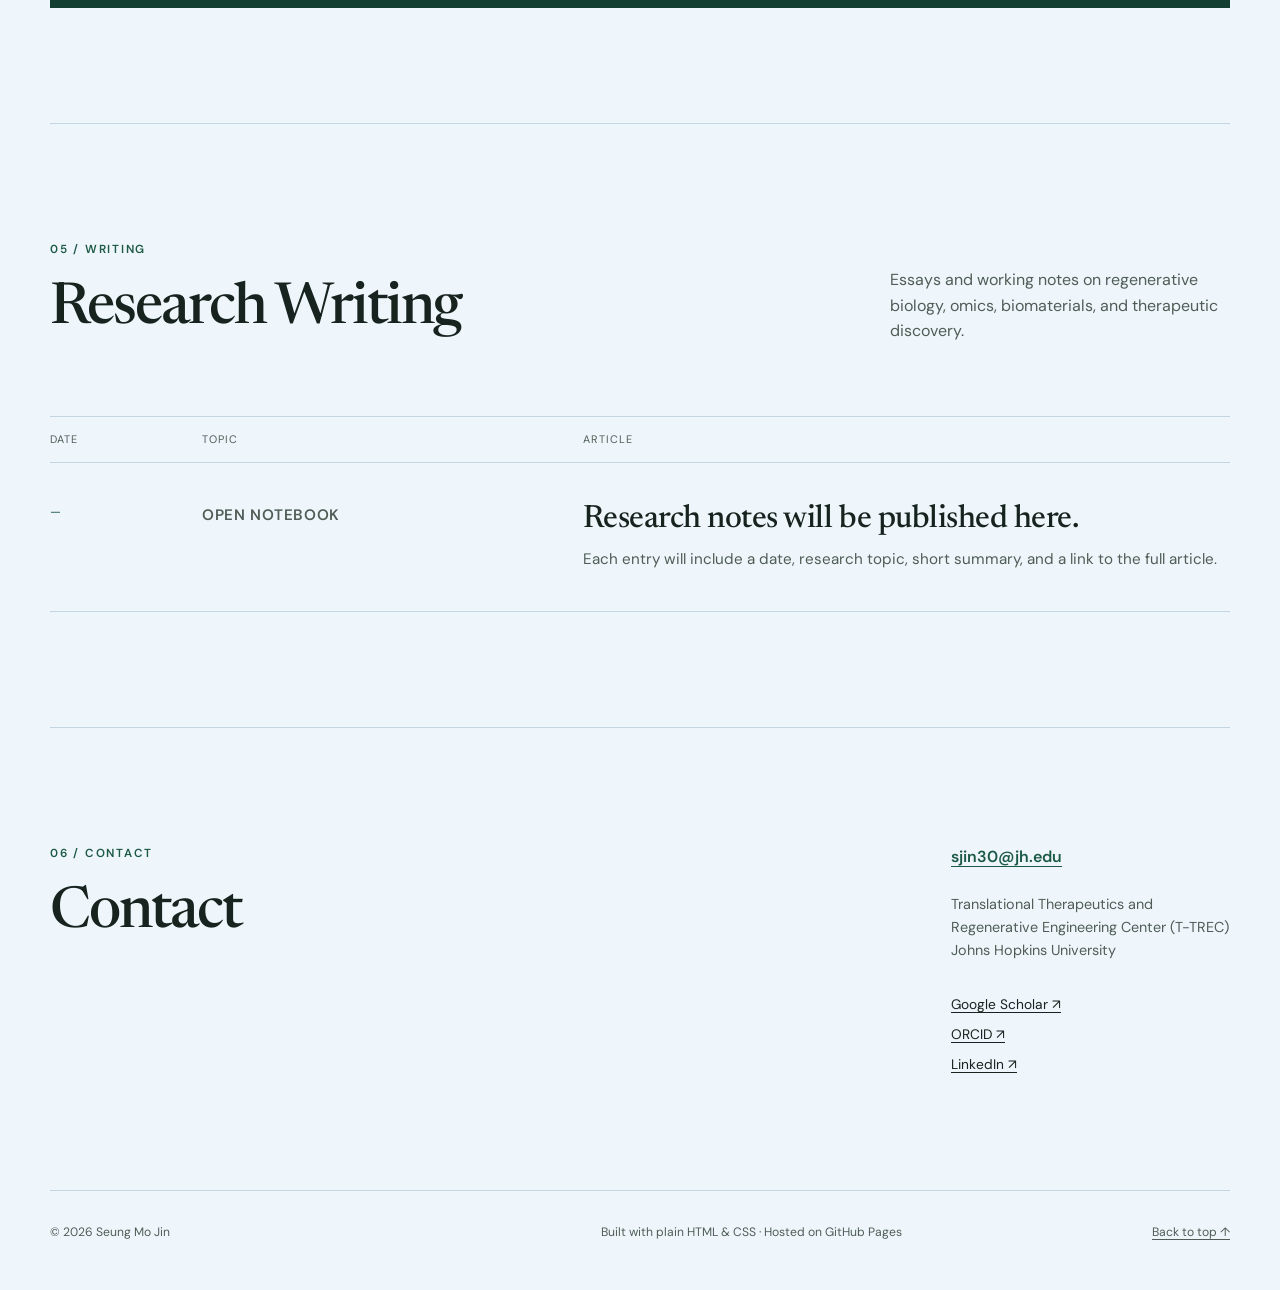
==== commit 3fa504d7: "Use high resolution Hopkins logo and pale blue background" ====
--- a/index.html
+++ b/index.html
@@ -7,7 +7,7 @@
       name="description"
       content="Personal academic website of Seung Mo Jin — regenerative niche biology, immunomodulatory biomaterials, multi-omics, and AI-enabled therapeutic discovery."
     />
-    <meta name="theme-color" content="#f4f1e9" />
+    <meta name="theme-color" content="#eef6fb" />
     <title>Seung Mo Jin, PhD — Regenerative Immunology & Biomaterials</title>
     <link rel="icon" href="assets/favicon.svg" type="image/svg+xml" />
     <link rel="stylesheet" href="styles.css" />
@@ -19,10 +19,10 @@
       <div class="site-header-inner">
         <a class="site-logo" href="#top" aria-label="Home">
           <img
-            src="assets/johns-hopkins-university-banner.png"
+            src="assets/johns-hopkins-university-logo-600x124.png"
             alt="Johns Hopkins University"
-            width="170"
-            height="39"
+            width="600"
+            height="124"
           />
         </a>
         <nav aria-label="Primary navigation">
--- a/styles.css
+++ b/styles.css
@@ -3,13 +3,13 @@
 :root {
   --ink: #17231e;
   --ink-soft: #4f5d56;
-  --paper: #f4f1e9;
-  --paper-deep: #e9e4d8;
+  --paper: #eef6fb;
+  --paper-deep: #dcecf6;
   --green: #1d5a46;
   --green-dark: #123d31;
   --sage: #b7c9ba;
-  --line: #cfcbbf;
-  --white: #fffdf8;
+  --line: #c3d6e4;
+  --white: #ffffff;
   --sans: "DM Sans", Arial, sans-serif;
   --serif: "Newsreader", Georgia, serif;
   --max-width: 1180px;
@@ -88,9 +88,9 @@
 
 .site-logo img {
   display: block;
-  width: min(13rem, 42vw);
+  width: min(15rem, 48vw);
   height: auto;
-  aspect-ratio: 170 / 39;
+  aspect-ratio: 150 / 31;
   object-fit: contain;
 }
 
@@ -211,7 +211,7 @@
 .profile-card {
   padding: 1rem;
   border: 1px solid var(--line);
-  background: rgba(255, 253, 248, 0.48);
+  background: rgba(255, 255, 255, 0.52);
 }
 
 .portrait-placeholder {
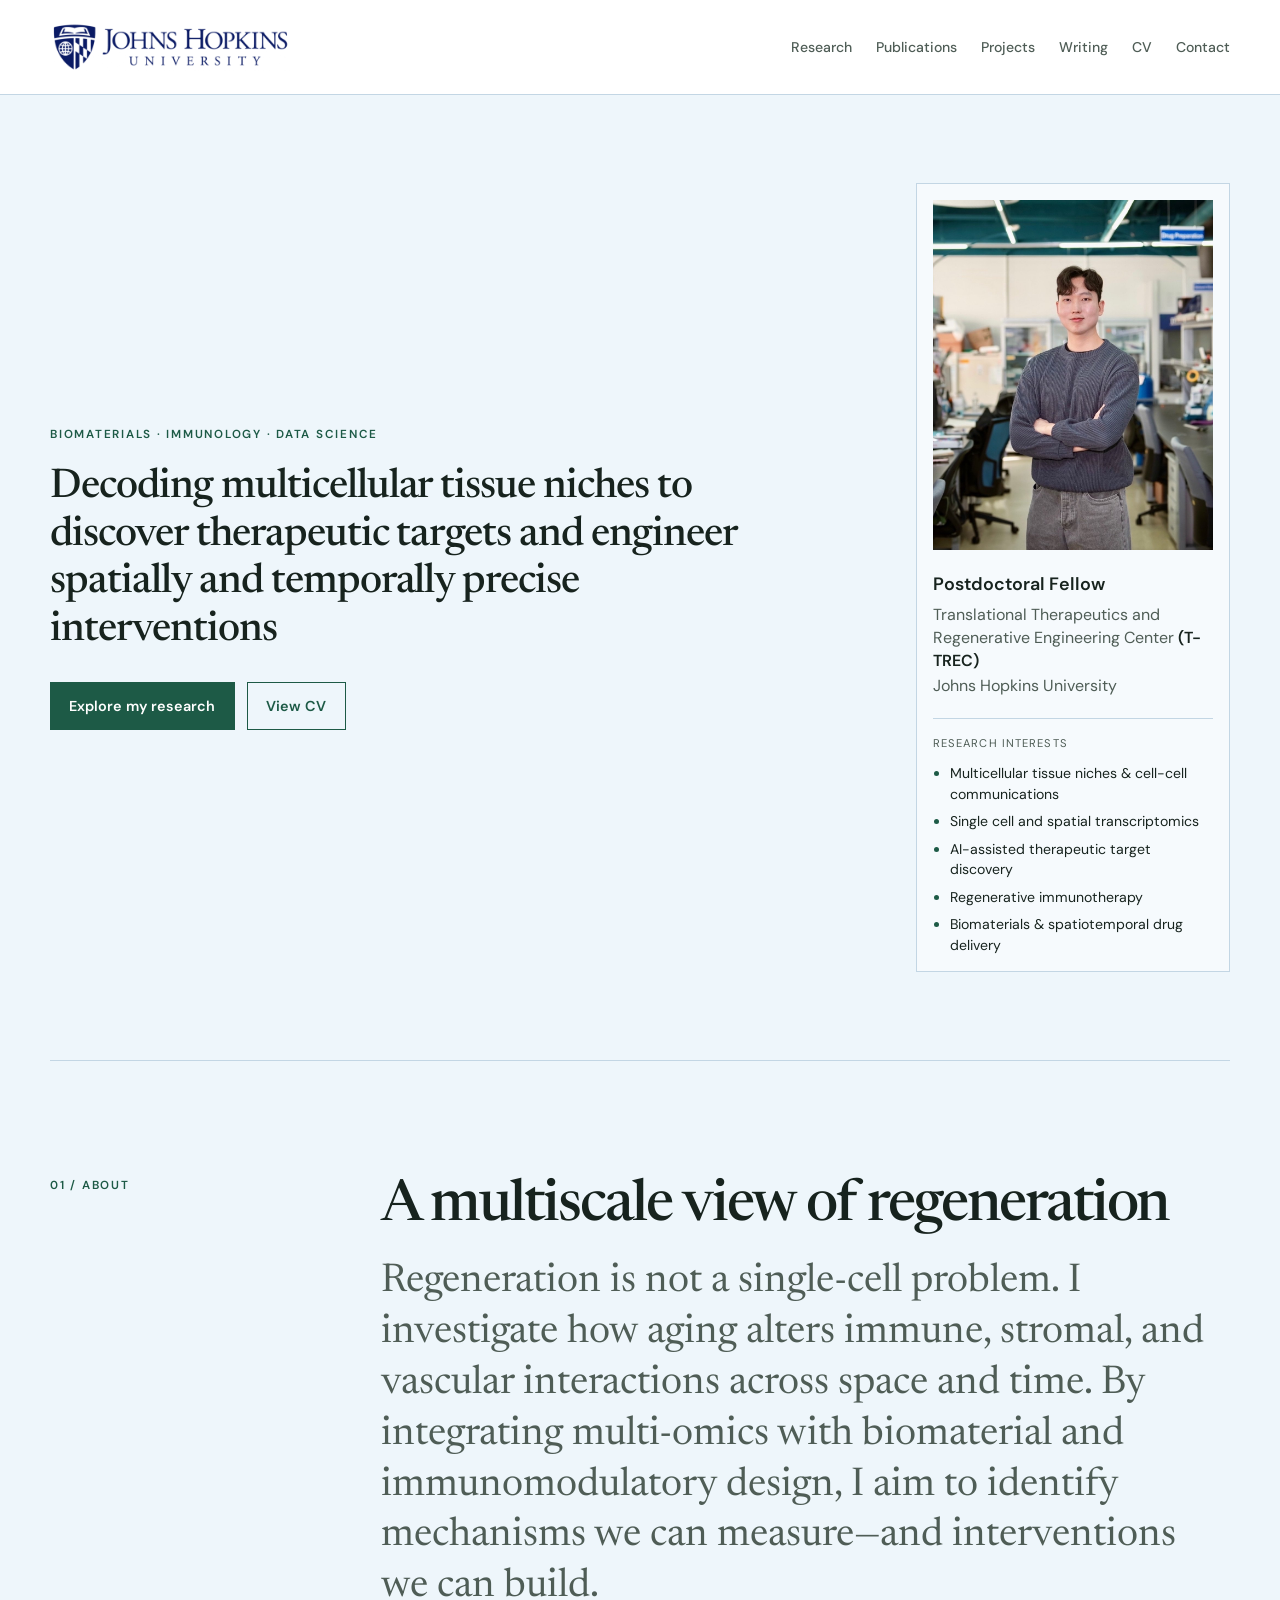
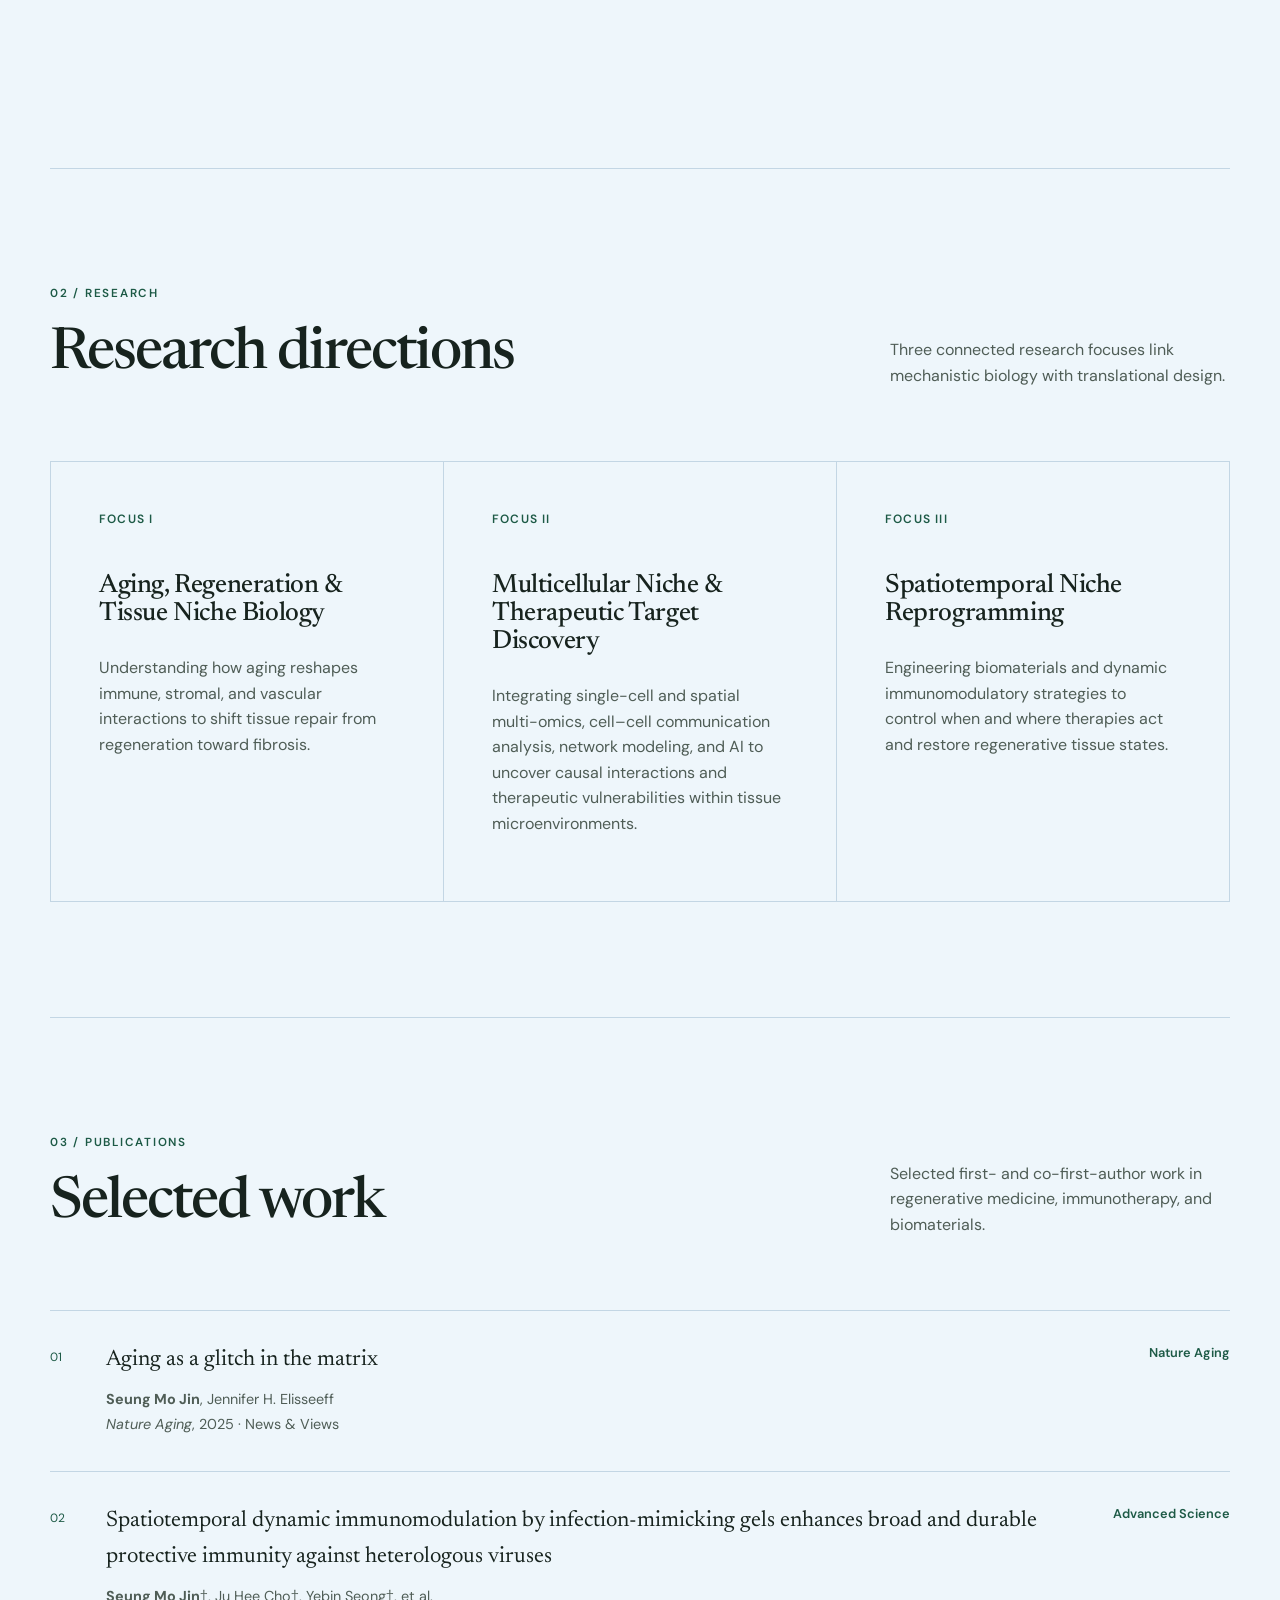
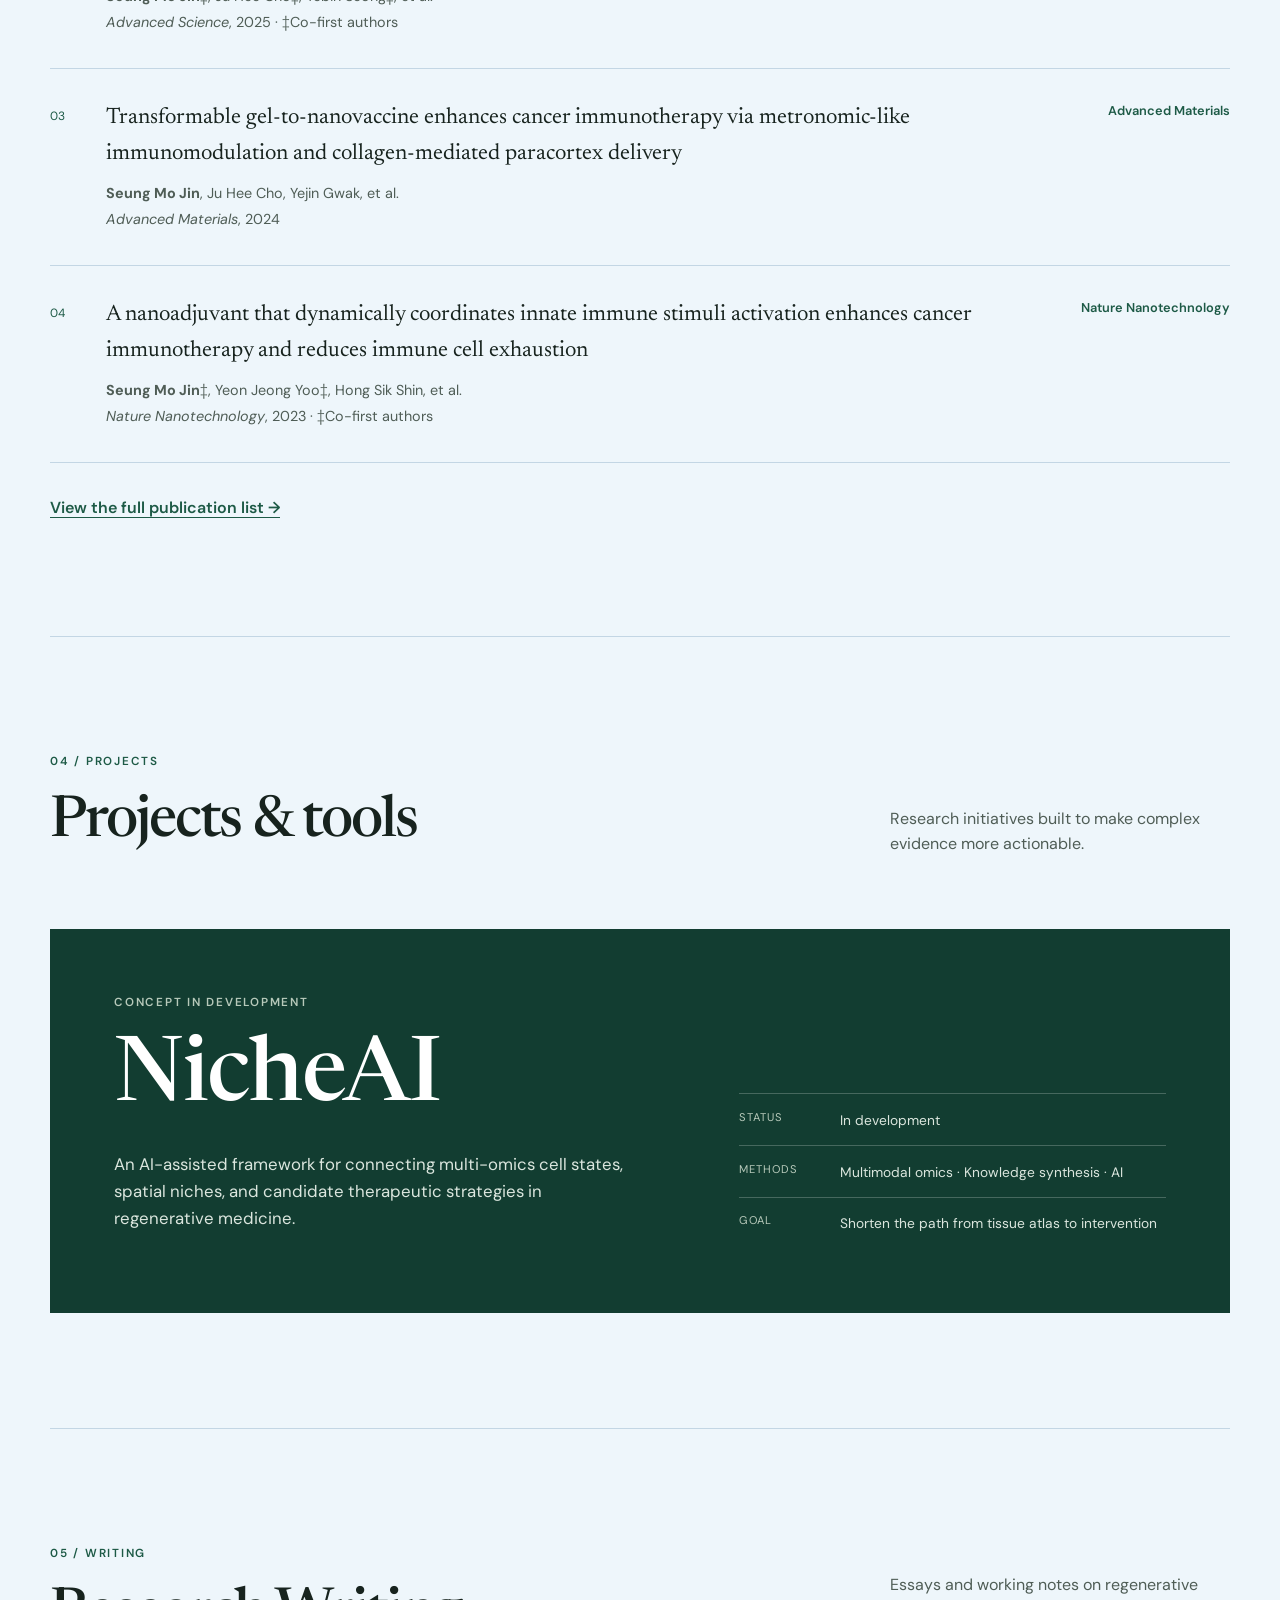
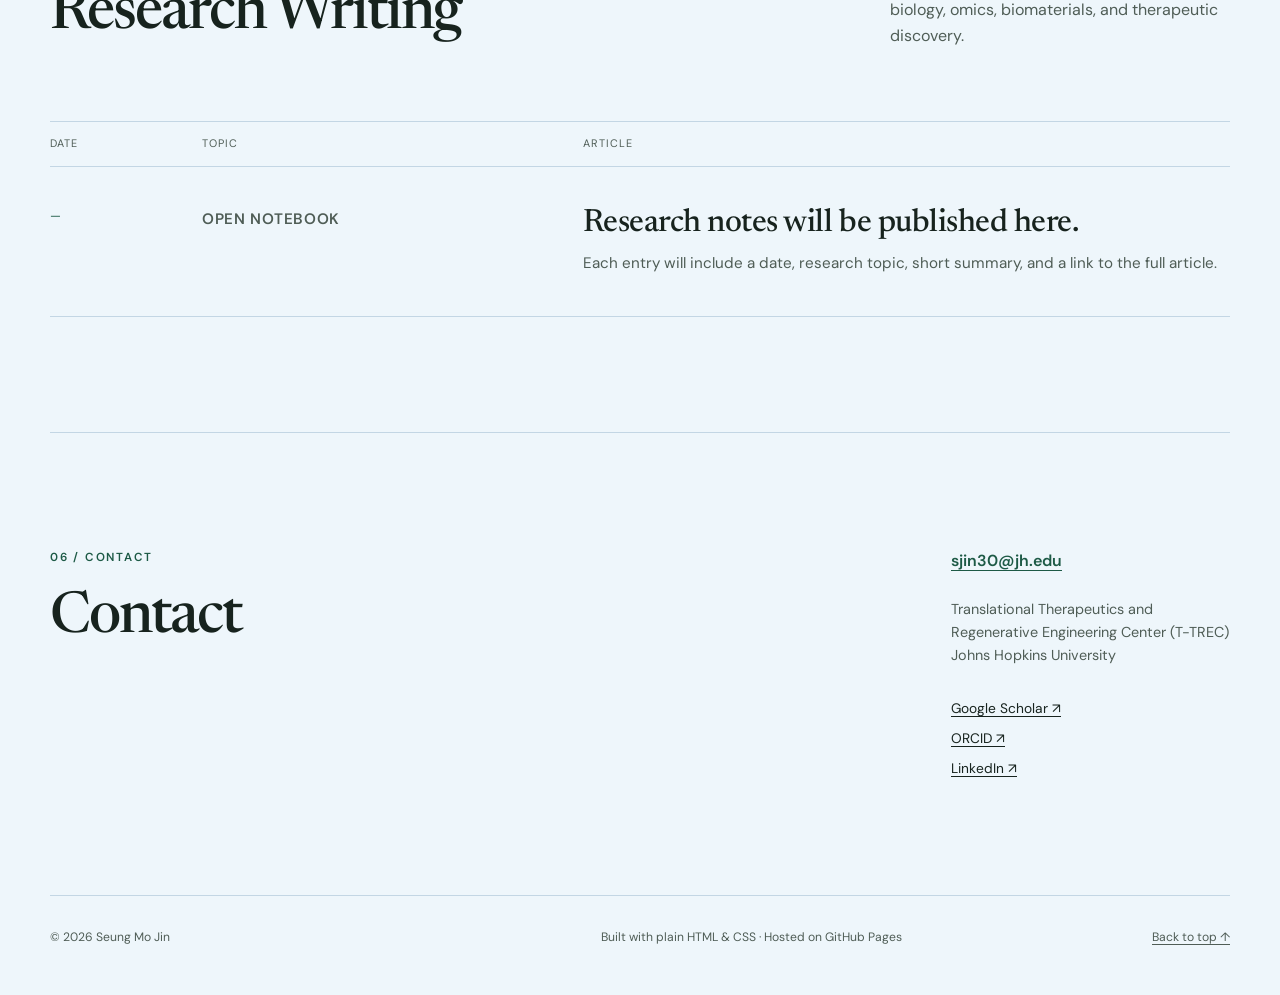
==== commit 7c3827a0: "Refocus research section around three themes" ====
--- a/index.html
+++ b/index.html
@@ -97,46 +97,35 @@
             <h2 id="research-heading">Research directions</h2>
           </div>
           <p>
-            Four connected programs link mechanistic biology with translational design.
+            Three connected research focuses link mechanistic biology with translational design.
           </p>
         </div>
 
         <div class="research-grid">
           <article class="research-card">
-            <span class="card-number">01</span>
-            <h3>Aging & regenerative niche biology</h3>
+            <span class="focus-label">Focus I</span>
+            <h3>Aging, Regeneration &amp; Tissue Niche Biology</h3>
             <p>
-              Defining how aging reshapes immune–stromal–vascular interactions that
-              govern tissue repair, fibrosis, and regeneration after severe injury.
-            </p>
-            <p class="keywords">Aging · Tissue repair · Regenerative niches</p>
+              Understanding how aging reshapes immune, stromal, and vascular interactions
+              to shift tissue repair from regeneration toward fibrosis.
+            </p>
           </article>
           <article class="research-card">
-            <span class="card-number">02</span>
-            <h3>Immunomodulatory biomaterials</h3>
+            <span class="focus-label">Focus II</span>
+            <h3>Multicellular Niche &amp; Therapeutic Target Discovery</h3>
             <p>
-              Engineering materials and delivery systems that control the timing,
-              location, and duration of immune signals for durable therapeutic responses.
-            </p>
-            <p class="keywords">Biomaterials · Immune engineering · Drug delivery</p>
+              Integrating single-cell and spatial multi-omics, cell–cell communication
+              analysis, network modeling, and AI to uncover causal interactions and
+              therapeutic vulnerabilities within tissue microenvironments.
+            </p>
           </article>
           <article class="research-card">
-            <span class="card-number">03</span>
-            <h3>Multi-omics therapeutic discovery</h3>
+            <span class="focus-label">Focus III</span>
+            <h3>Spatiotemporal Niche Reprogramming</h3>
             <p>
-              Translating disease- and repair-associated cell states, signaling
-              pathways, and spatiotemporal cues into testable therapeutic strategies.
-            </p>
-            <p class="keywords">Single-cell · Spatial omics · Systems biology</p>
-          </article>
-          <article class="research-card">
-            <span class="card-number">04</span>
-            <h3>AI-guided therapeutic discovery</h3>
-            <p>
-              Integrating multi-omics datasets, prioritizing therapeutic targets, and
-              designing next-generation regenerative modalities with AI/ML.
-            </p>
-            <p class="keywords">Single-cell · Spatial omics · Machine learning</p>
+              Engineering biomaterials and dynamic immunomodulatory strategies to control
+              when and where therapies act and restore regenerative tissue states.
+            </p>
           </article>
         </div>
       </section>
--- a/styles.css
+++ b/styles.css
@@ -155,9 +155,9 @@
 }
 
 .hero-copy h1 {
-  font-size: clamp(2.6rem, 5vw, 4.8rem);
-  line-height: 1.1;
-  letter-spacing: -0.035em;
+  font-size: clamp(2rem, 3.2vw, 3.4rem);
+  line-height: 1.16;
+  letter-spacing: -0.025em;
 }
 
 h2 {
@@ -308,13 +308,13 @@
 
 .research-grid {
   display: grid;
-  grid-template-columns: repeat(2, 1fr);
+  grid-template-columns: repeat(3, 1fr);
   border-top: 1px solid var(--line);
   border-left: 1px solid var(--line);
 }
 
 .research-card {
-  min-height: 310px;
+  min-height: 390px;
   padding: clamp(1.5rem, 4vw, 3rem);
   border-right: 1px solid var(--line);
   border-bottom: 1px solid var(--line);
@@ -325,22 +325,18 @@
   background: var(--white);
 }
 
-.card-number {
+.focus-label {
   display: block;
-  margin-bottom: 3.5rem;
+  margin-bottom: 2.75rem;
   color: var(--green);
   font-size: 0.75rem;
+  font-weight: 600;
+  letter-spacing: 0.1em;
+  text-transform: uppercase;
 }
 
 .research-card p {
   color: var(--ink-soft);
-}
-
-.research-card .keywords {
-  margin-top: 2rem;
-  color: var(--green);
-  font-size: 0.78rem;
-  font-weight: 500;
 }
 
 .publication-list {
@@ -678,6 +674,14 @@
     grid-template-columns: 1fr;
   }
 
+  .research-grid {
+    grid-template-columns: 1fr;
+  }
+
+  .research-card {
+    min-height: 0;
+  }
+
   .writing-board-header,
   .writing-empty {
     grid-template-columns: 100px minmax(150px, 0.7fr) 1.3fr;
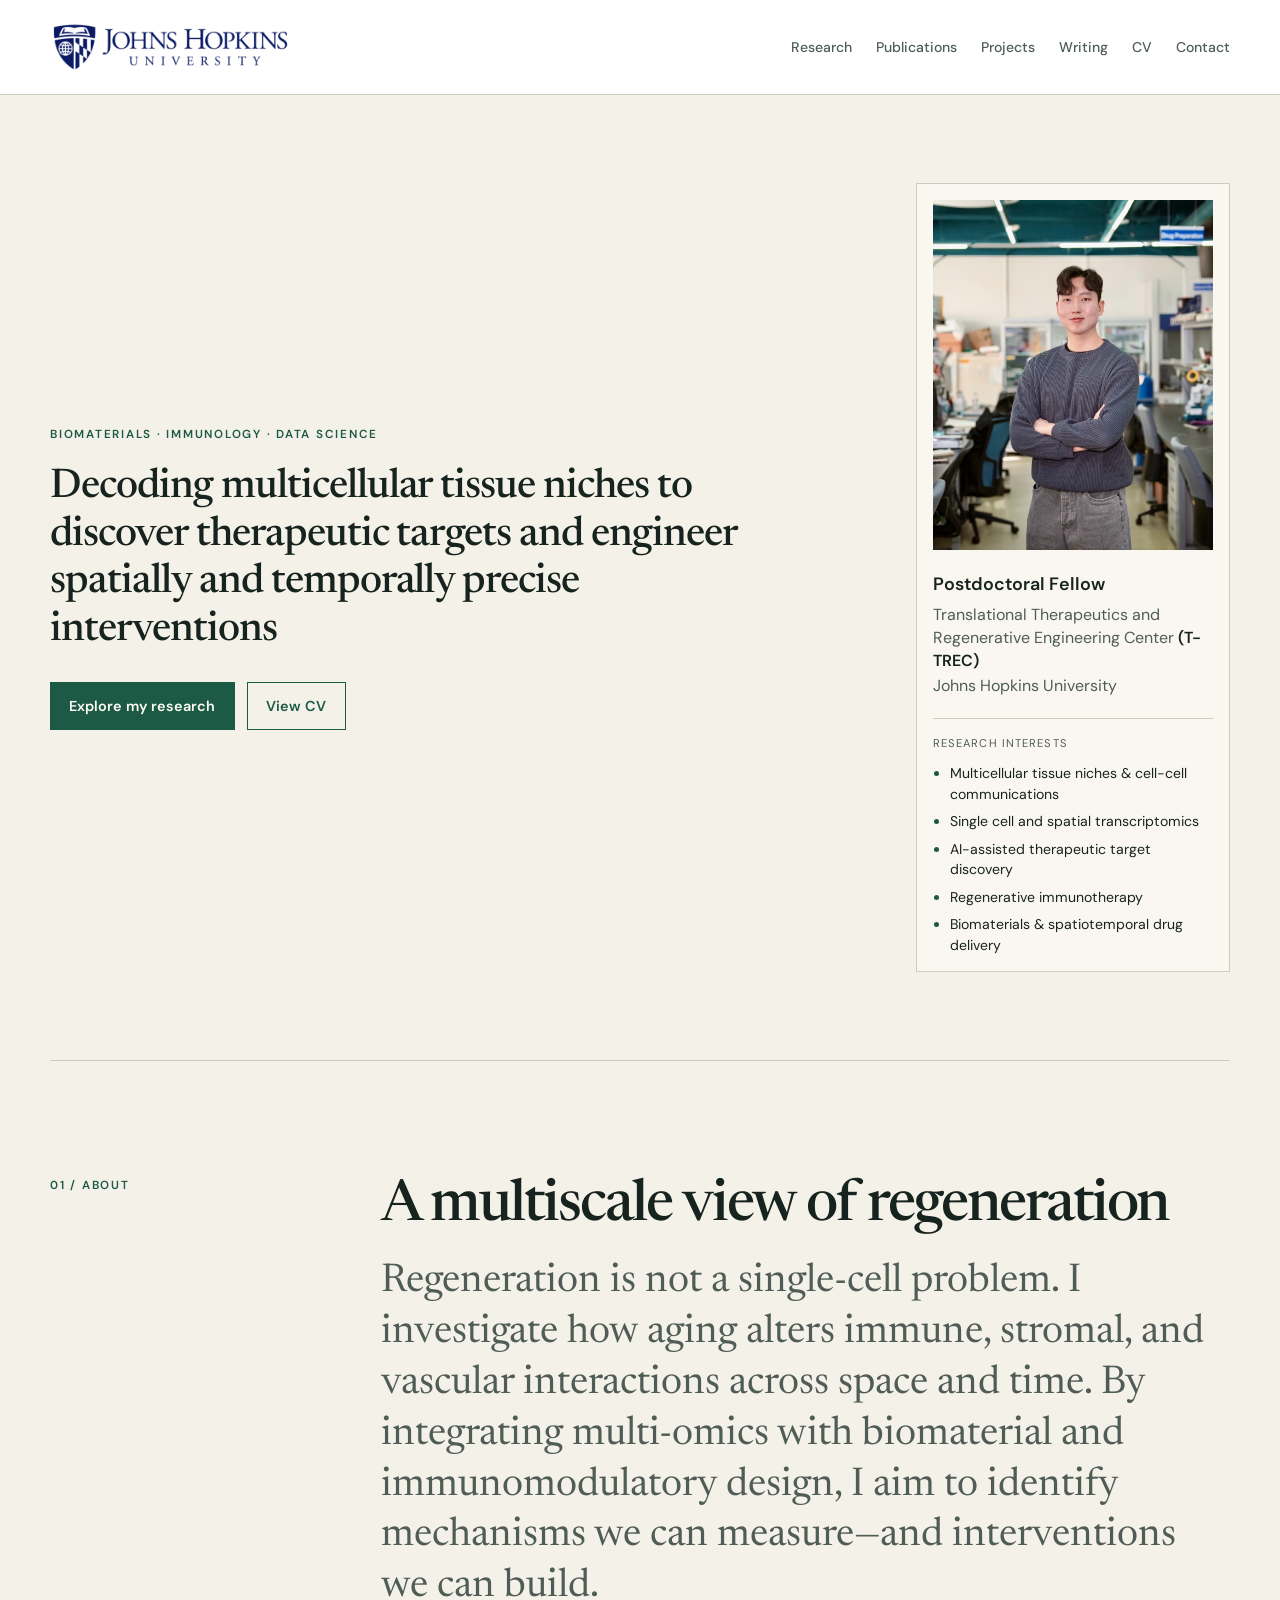
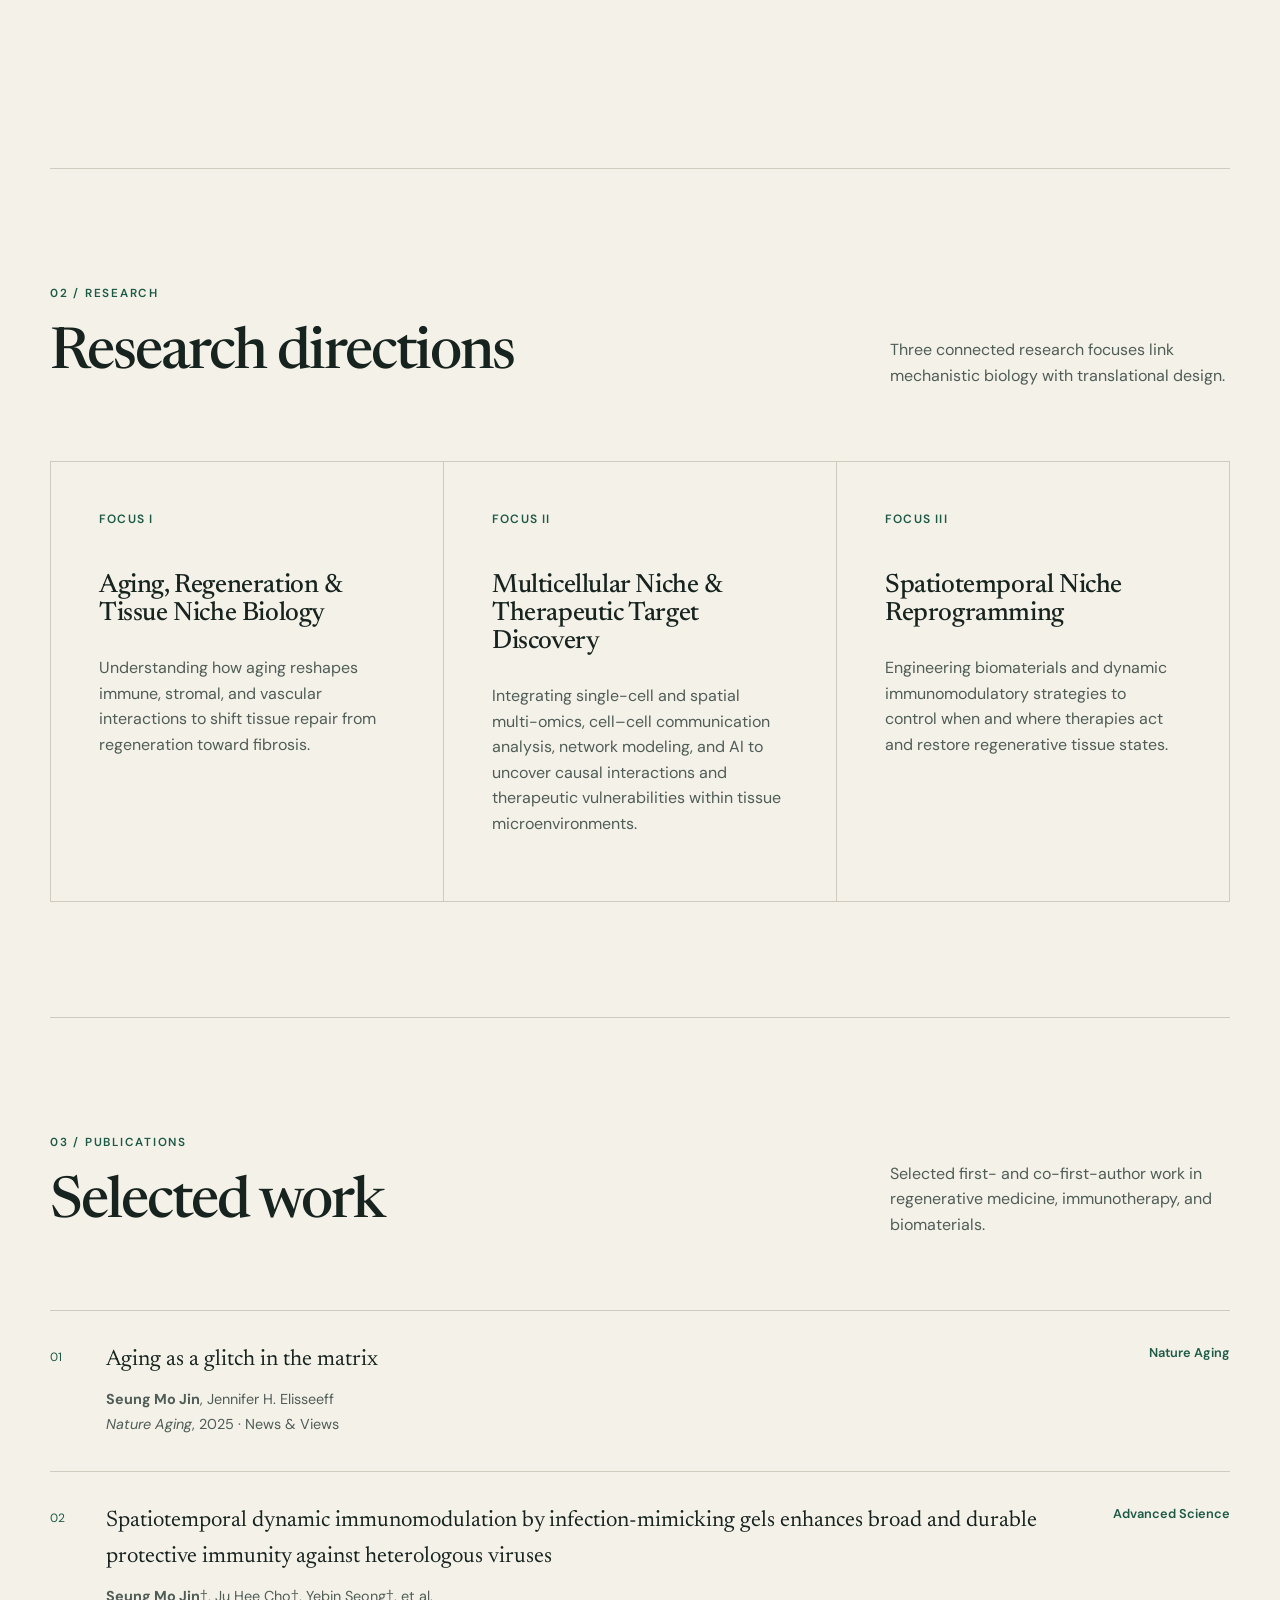
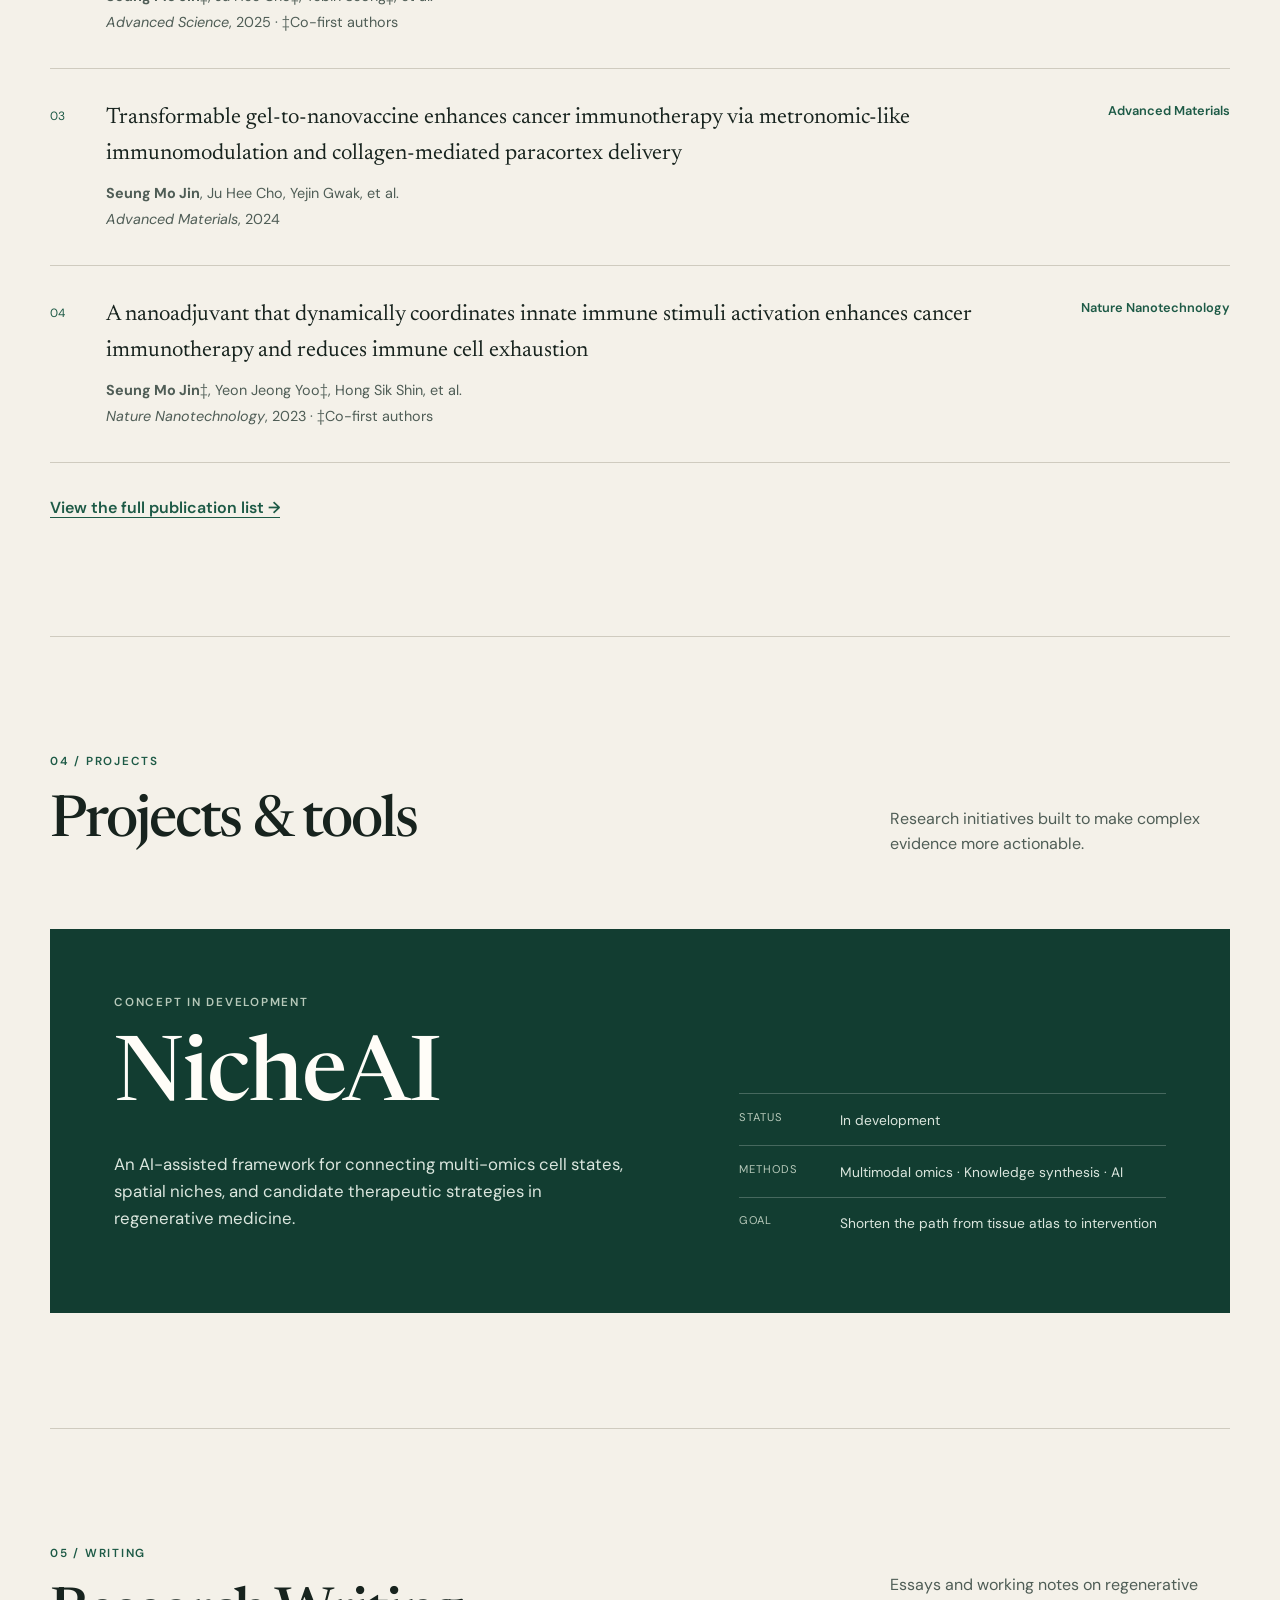
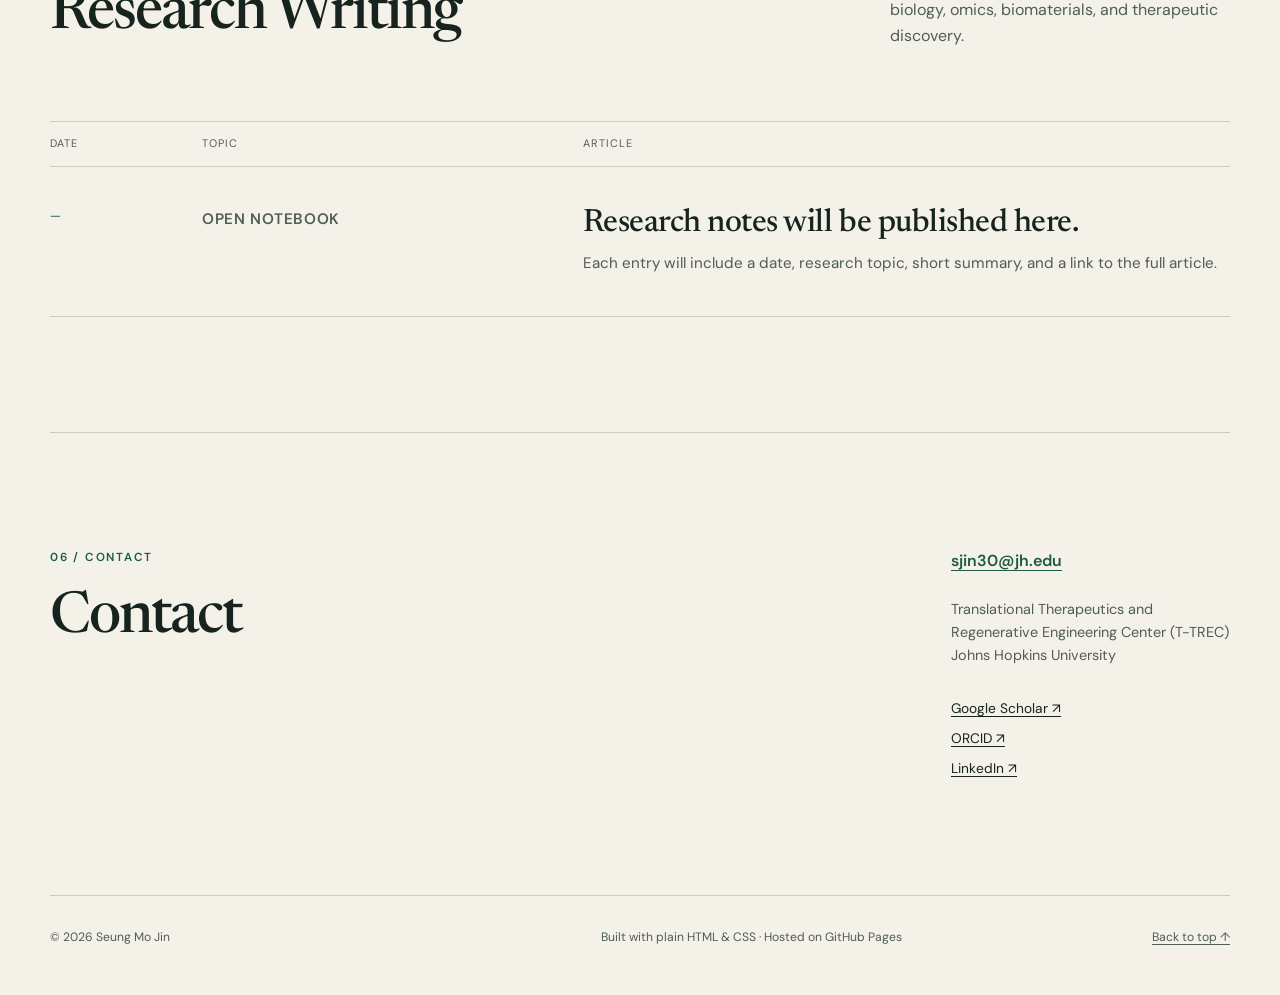
==== commit bb1873f6: "Restore warm beige site background" ====
--- a/index.html
+++ b/index.html
@@ -7,7 +7,7 @@
       name="description"
       content="Personal academic website of Seung Mo Jin — regenerative niche biology, immunomodulatory biomaterials, multi-omics, and AI-enabled therapeutic discovery."
     />
-    <meta name="theme-color" content="#eef6fb" />
+    <meta name="theme-color" content="#f4f1e9" />
     <title>Seung Mo Jin, PhD — Regenerative Immunology & Biomaterials</title>
     <link rel="icon" href="assets/favicon.svg" type="image/svg+xml" />
     <link rel="stylesheet" href="styles.css" />
--- a/styles.css
+++ b/styles.css
@@ -3,13 +3,13 @@
 :root {
   --ink: #17231e;
   --ink-soft: #4f5d56;
-  --paper: #eef6fb;
-  --paper-deep: #dcecf6;
+  --paper: #f4f1e9;
+  --paper-deep: #e9e4d8;
   --green: #1d5a46;
   --green-dark: #123d31;
   --sage: #b7c9ba;
-  --line: #c3d6e4;
-  --white: #ffffff;
+  --line: #cfcbbf;
+  --white: #fffdf8;
   --sans: "DM Sans", Arial, sans-serif;
   --serif: "Newsreader", Georgia, serif;
   --max-width: 1180px;
@@ -211,7 +211,7 @@
 .profile-card {
   padding: 1rem;
   border: 1px solid var(--line);
-  background: rgba(255, 255, 255, 0.52);
+  background: rgba(255, 253, 248, 0.48);
 }
 
 .portrait-placeholder {
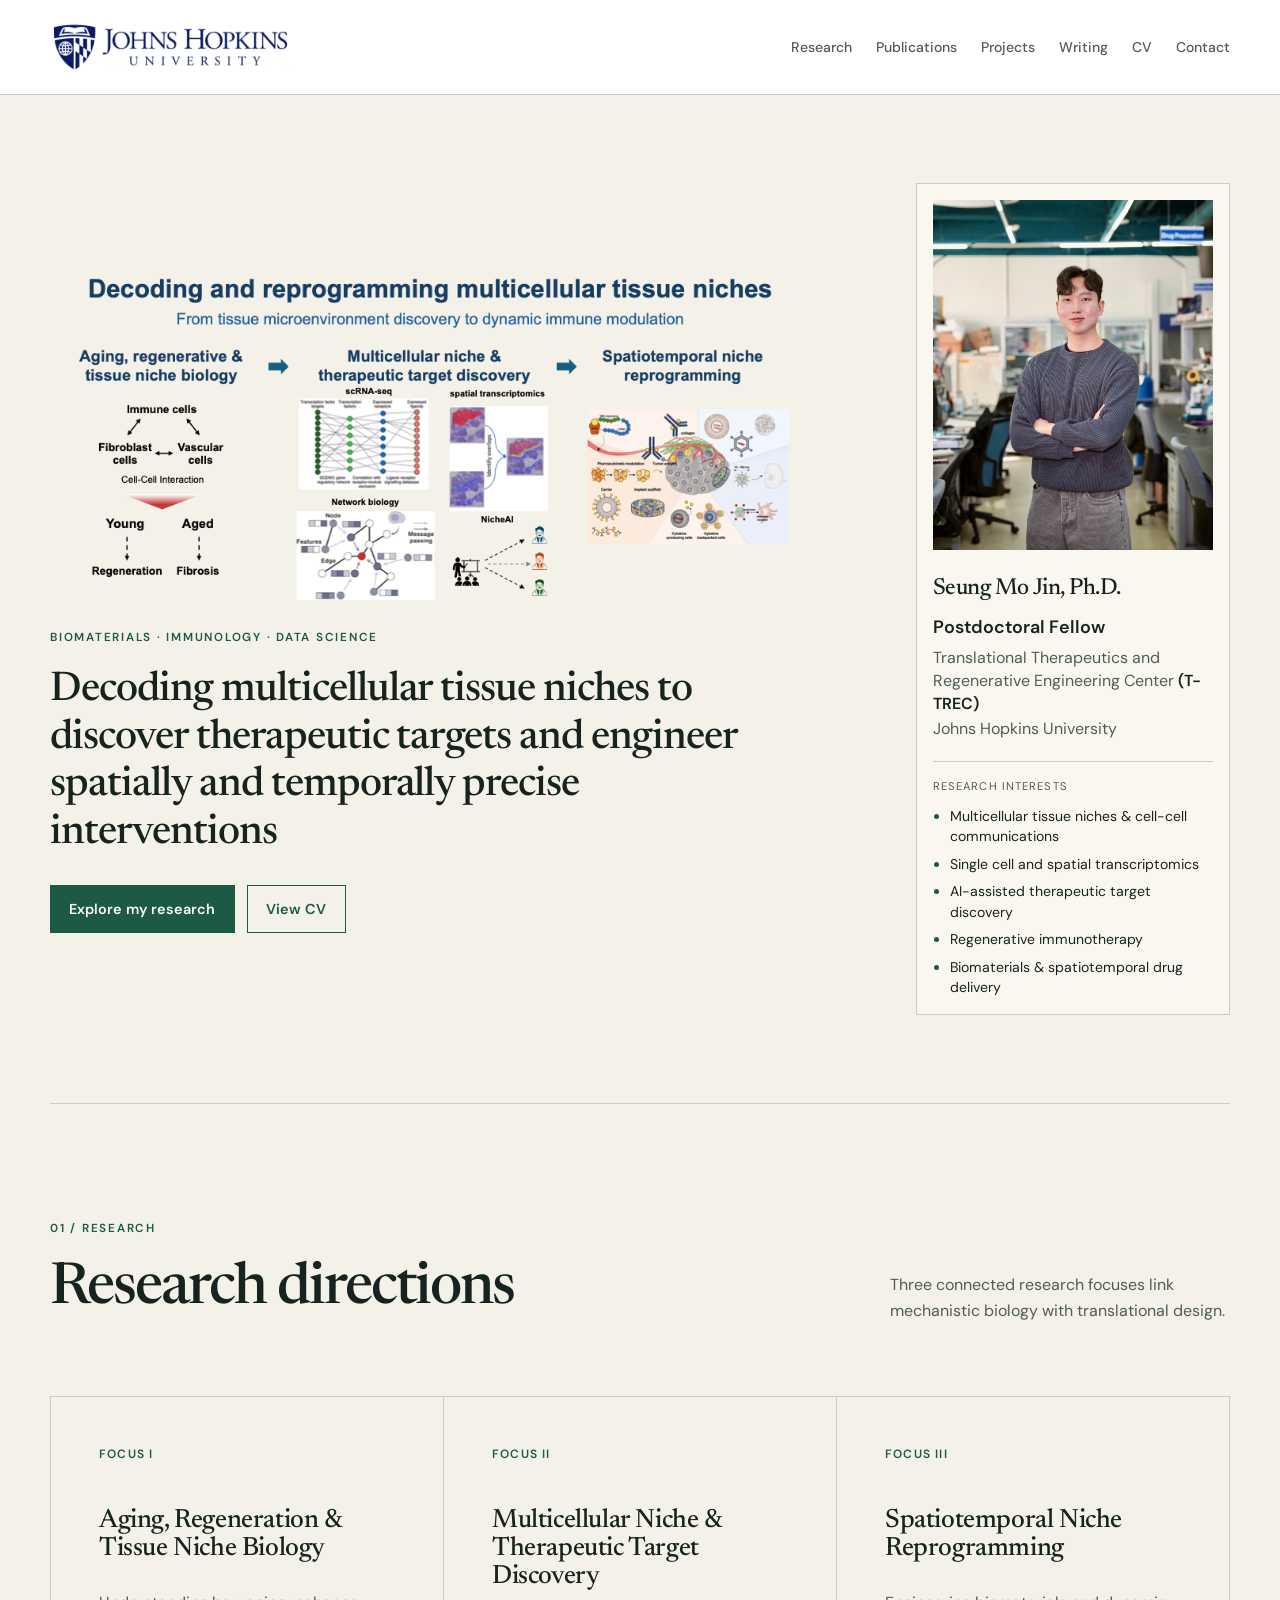
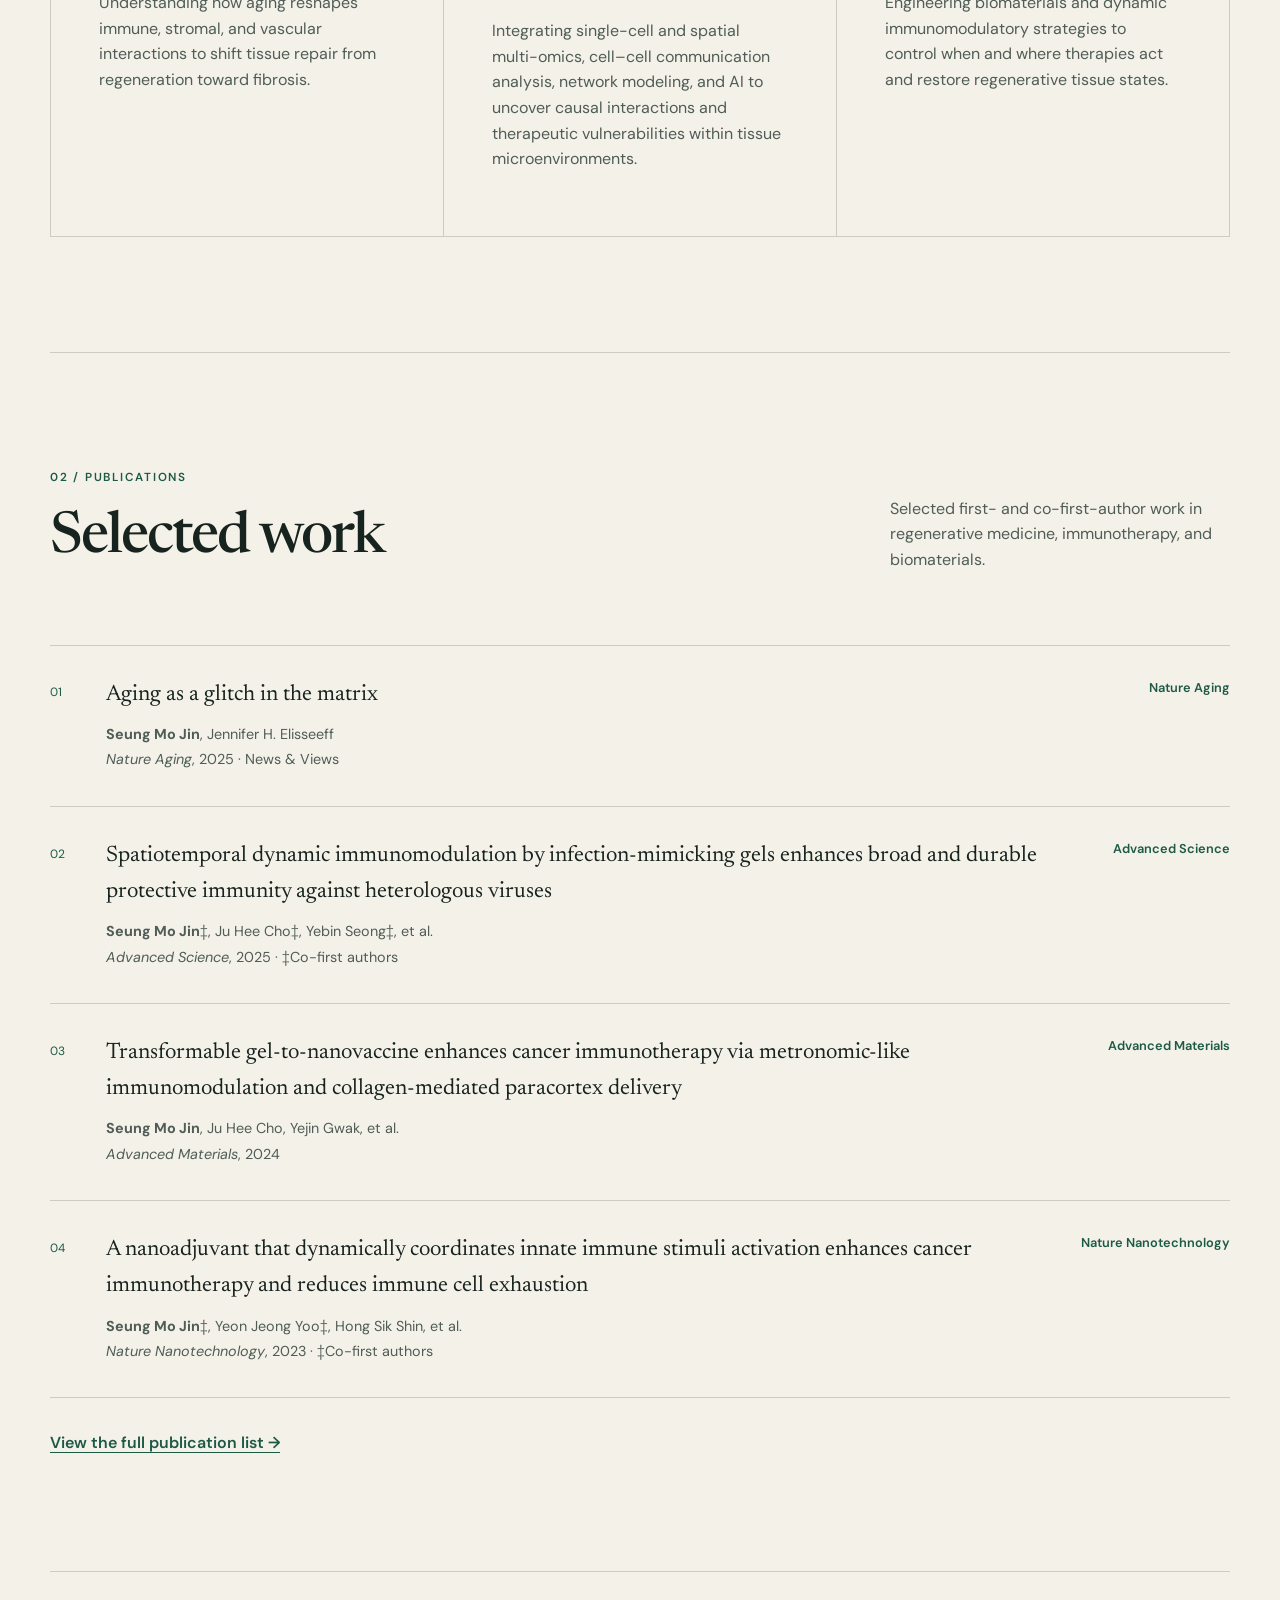
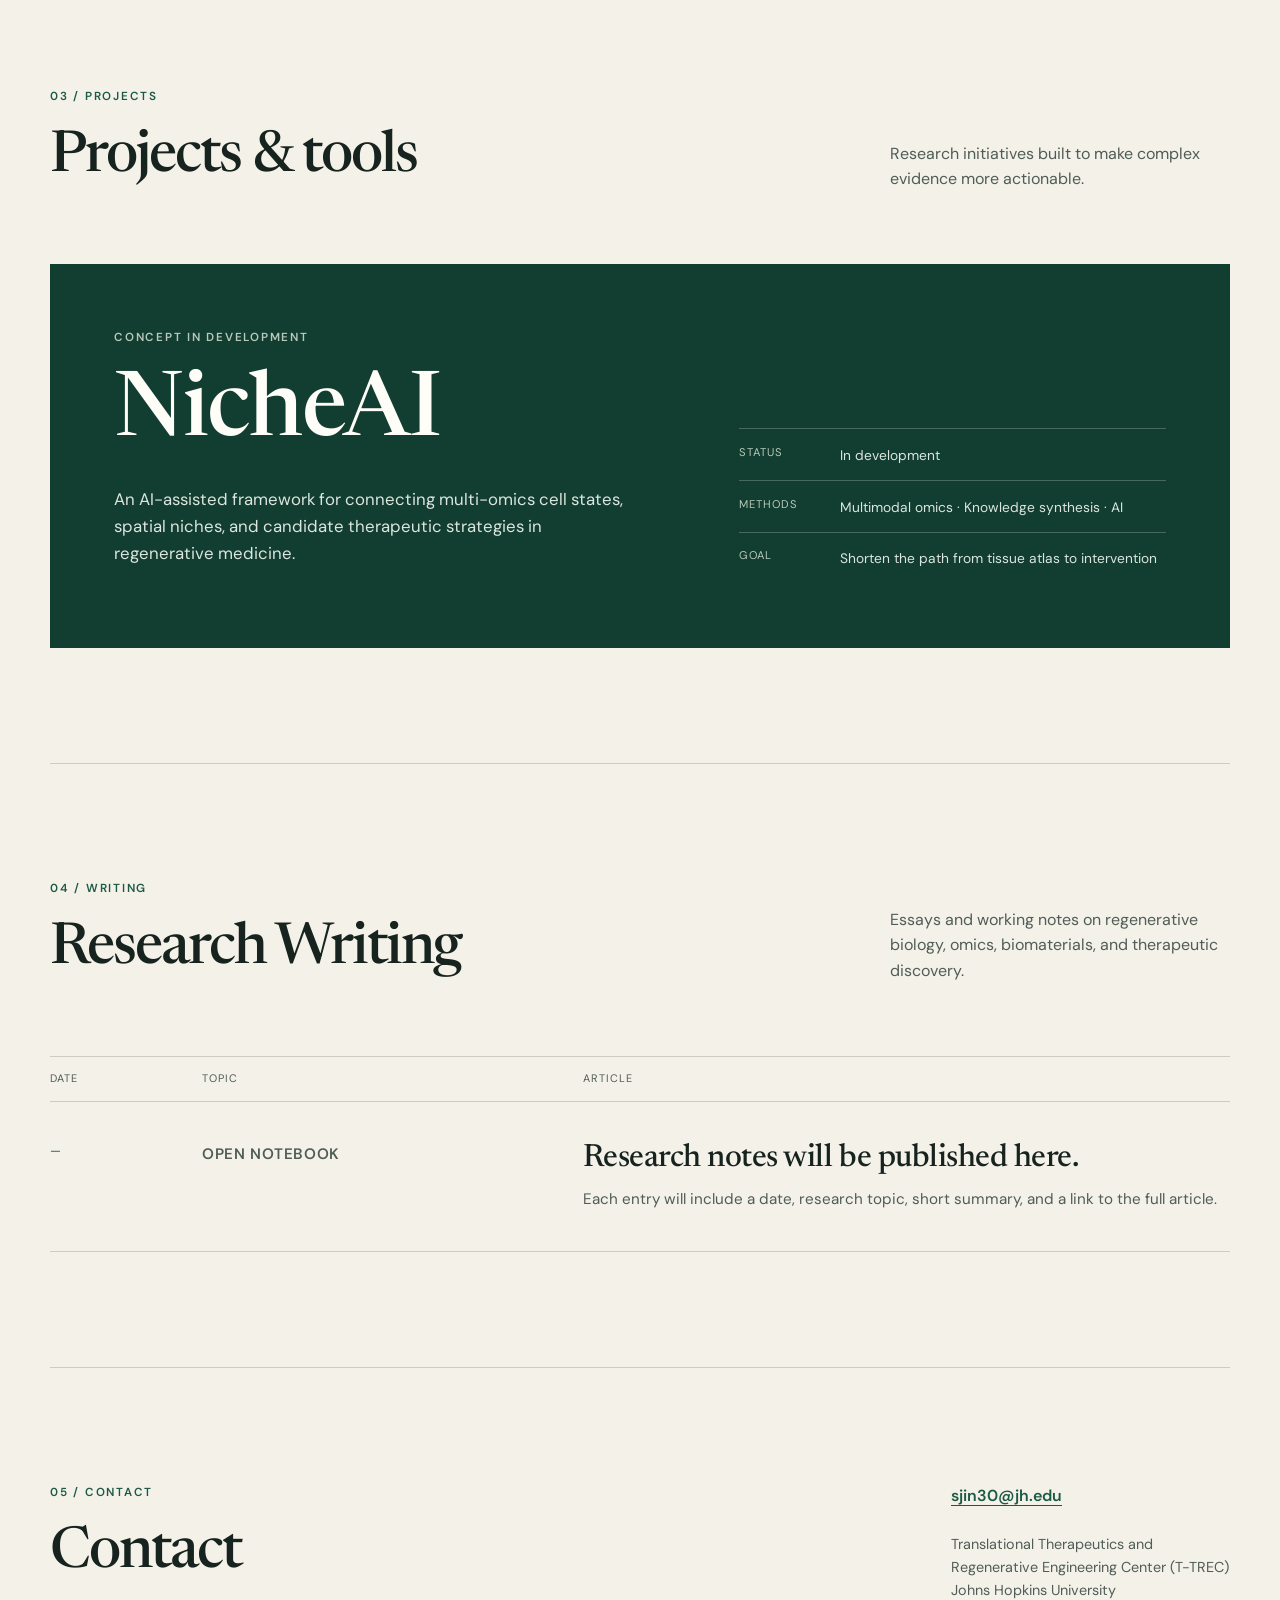
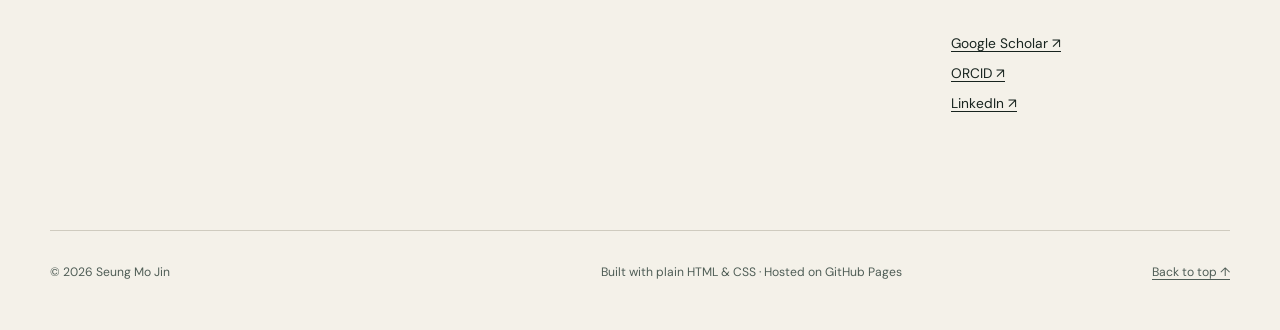
==== commit 53ad5ee8: "Add hero research illustration and streamline homepage" ====
--- a/index.html
+++ b/index.html
@@ -39,6 +39,11 @@
     <main id="main-content">
       <section class="hero" id="top">
         <div class="hero-copy">
+          <img
+            class="hero-illustration"
+            src="assets/research-focus-overview.png"
+            alt="Research overview: decoding and reprogramming multicellular tissue niches"
+          />
           <p class="eyebrow">Biomaterials · Immunology · Data Science</p>
           <h1>Decoding multicellular tissue niches to discover therapeutic targets and engineer spatially and temporally precise interventions</h1>
           <div class="hero-actions">
@@ -54,6 +59,7 @@
             alt="Seung Mo Jin in a biomedical research laboratory"
           />
           <div>
+            <p class="profile-name">Seung Mo Jin, Ph.D.</p>
             <p class="profile-role">Postdoctoral Fellow</p>
             <p class="profile-affiliation">
               <span>Translational Therapeutics and Regenerative Engineering Center <strong>(T-TREC)</strong></span>
@@ -77,23 +83,10 @@
         </aside>
       </section>
 
-      <section class="statement section-rule" aria-labelledby="about-heading">
-        <p class="section-index">01 / About</p>
-        <div>
-          <h2 id="about-heading">A multiscale view of regeneration</h2>
-          <p class="large-copy">
-            Regeneration is not a single-cell problem. I investigate how aging alters
-            immune, stromal, and vascular interactions across space and time. By
-            integrating multi-omics with biomaterial and immunomodulatory design, I aim
-            to identify mechanisms we can measure—and interventions we can build.
-          </p>
-        </div>
-      </section>
-
       <section class="section-rule" id="research" aria-labelledby="research-heading">
         <div class="section-heading">
           <div>
-            <p class="section-index">02 / Research</p>
+            <p class="section-index">01 / Research</p>
             <h2 id="research-heading">Research directions</h2>
           </div>
           <p>
@@ -133,7 +126,7 @@
       <section class="section-rule" id="publications" aria-labelledby="publications-heading">
         <div class="section-heading">
           <div>
-            <p class="section-index">03 / Publications</p>
+            <p class="section-index">02 / Publications</p>
             <h2 id="publications-heading">Selected work</h2>
           </div>
           <p>Selected first- and co-first-author work in regenerative medicine, immunotherapy, and biomaterials.</p>
@@ -179,7 +172,7 @@
       <section class="section-rule" id="projects" aria-labelledby="projects-heading">
         <div class="section-heading">
           <div>
-            <p class="section-index">04 / Projects</p>
+            <p class="section-index">03 / Projects</p>
             <h2 id="projects-heading">Projects & tools</h2>
           </div>
           <p>Research initiatives built to make complex evidence more actionable.</p>
@@ -205,7 +198,7 @@
       <section class="section-rule" id="writing" aria-labelledby="writing-heading">
         <div class="section-heading">
           <div>
-            <p class="section-index">05 / Writing</p>
+            <p class="section-index">04 / Writing</p>
             <h2 id="writing-heading">Research Writing</h2>
           </div>
           <p>Essays and working notes on regenerative biology, omics, biomaterials, and therapeutic discovery.</p>
@@ -230,7 +223,7 @@
 
       <section class="contact section-rule" id="contact" aria-labelledby="contact-heading">
         <div>
-          <p class="section-index">06 / Contact</p>
+          <p class="section-index">05 / Contact</p>
           <h2 id="contact-heading">Contact</h2>
         </div>
         <div class="contact-details">
--- a/styles.css
+++ b/styles.css
@@ -160,6 +160,13 @@
   letter-spacing: -0.025em;
 }
 
+.hero-illustration {
+  display: block;
+  width: min(100%, 760px);
+  height: auto;
+  margin: 0 0 1.75rem;
+}
+
 h2 {
   margin-bottom: 1.25rem;
   font-size: clamp(2.4rem, 4.5vw, 4.2rem);
@@ -229,6 +236,14 @@
   font-weight: 600;
 }
 
+.profile-name {
+  margin-bottom: 0.35rem;
+  font-family: var(--serif);
+  font-size: 1.45rem;
+  font-weight: 500;
+  letter-spacing: -0.02em;
+}
+
 .profile-affiliation {
   display: grid;
   gap: 0.08rem;
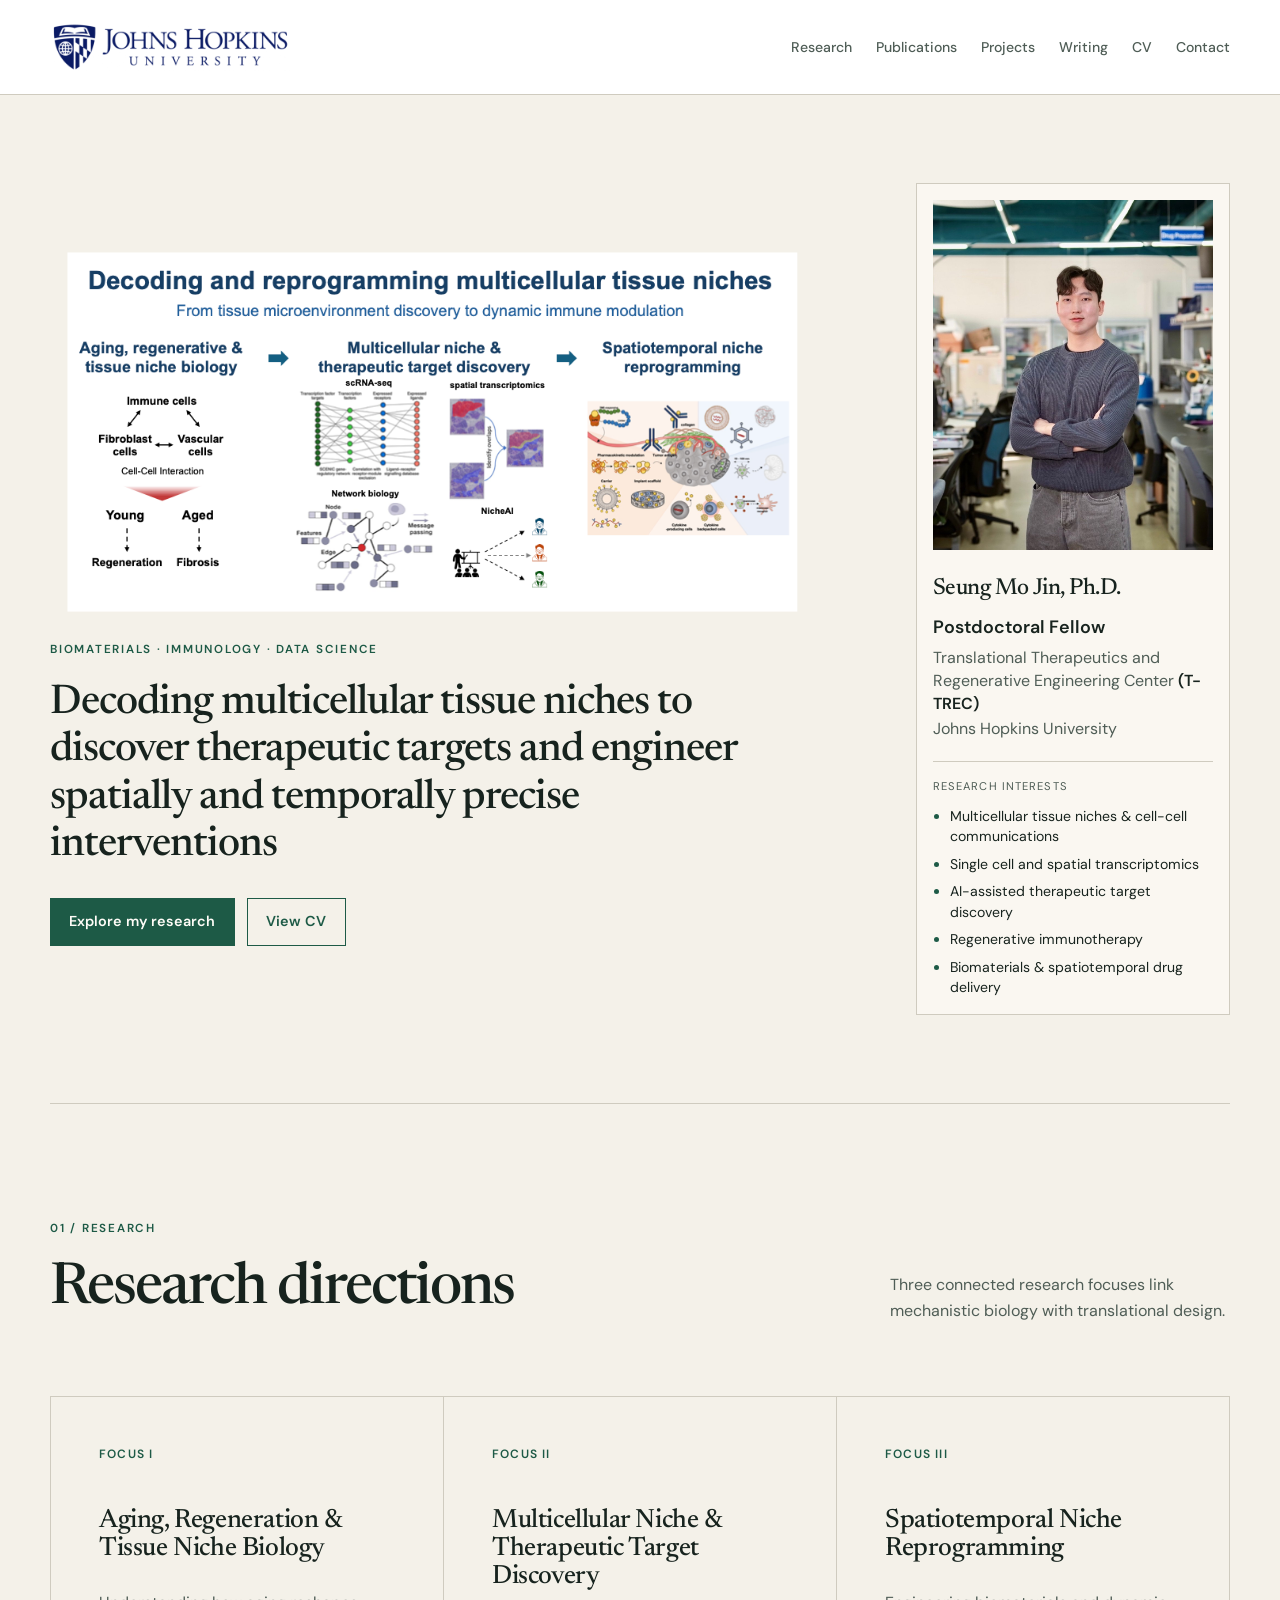
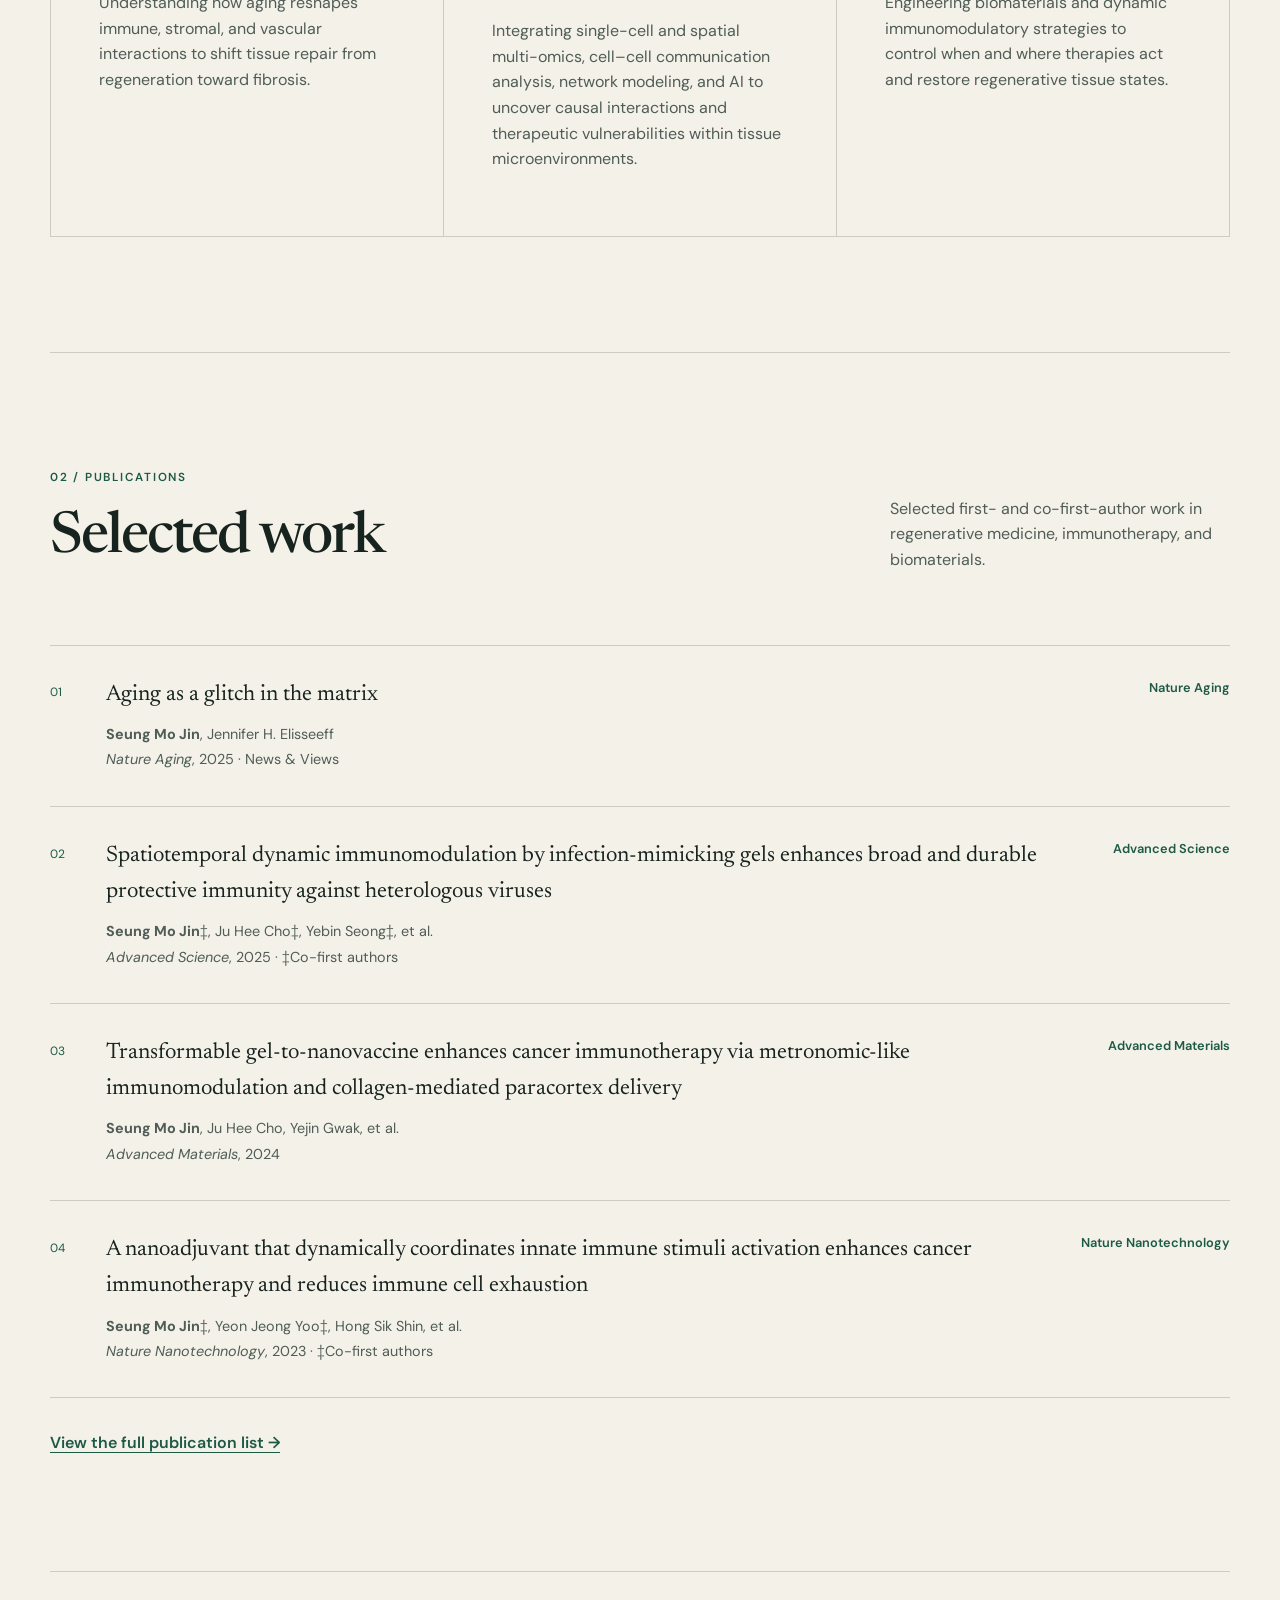
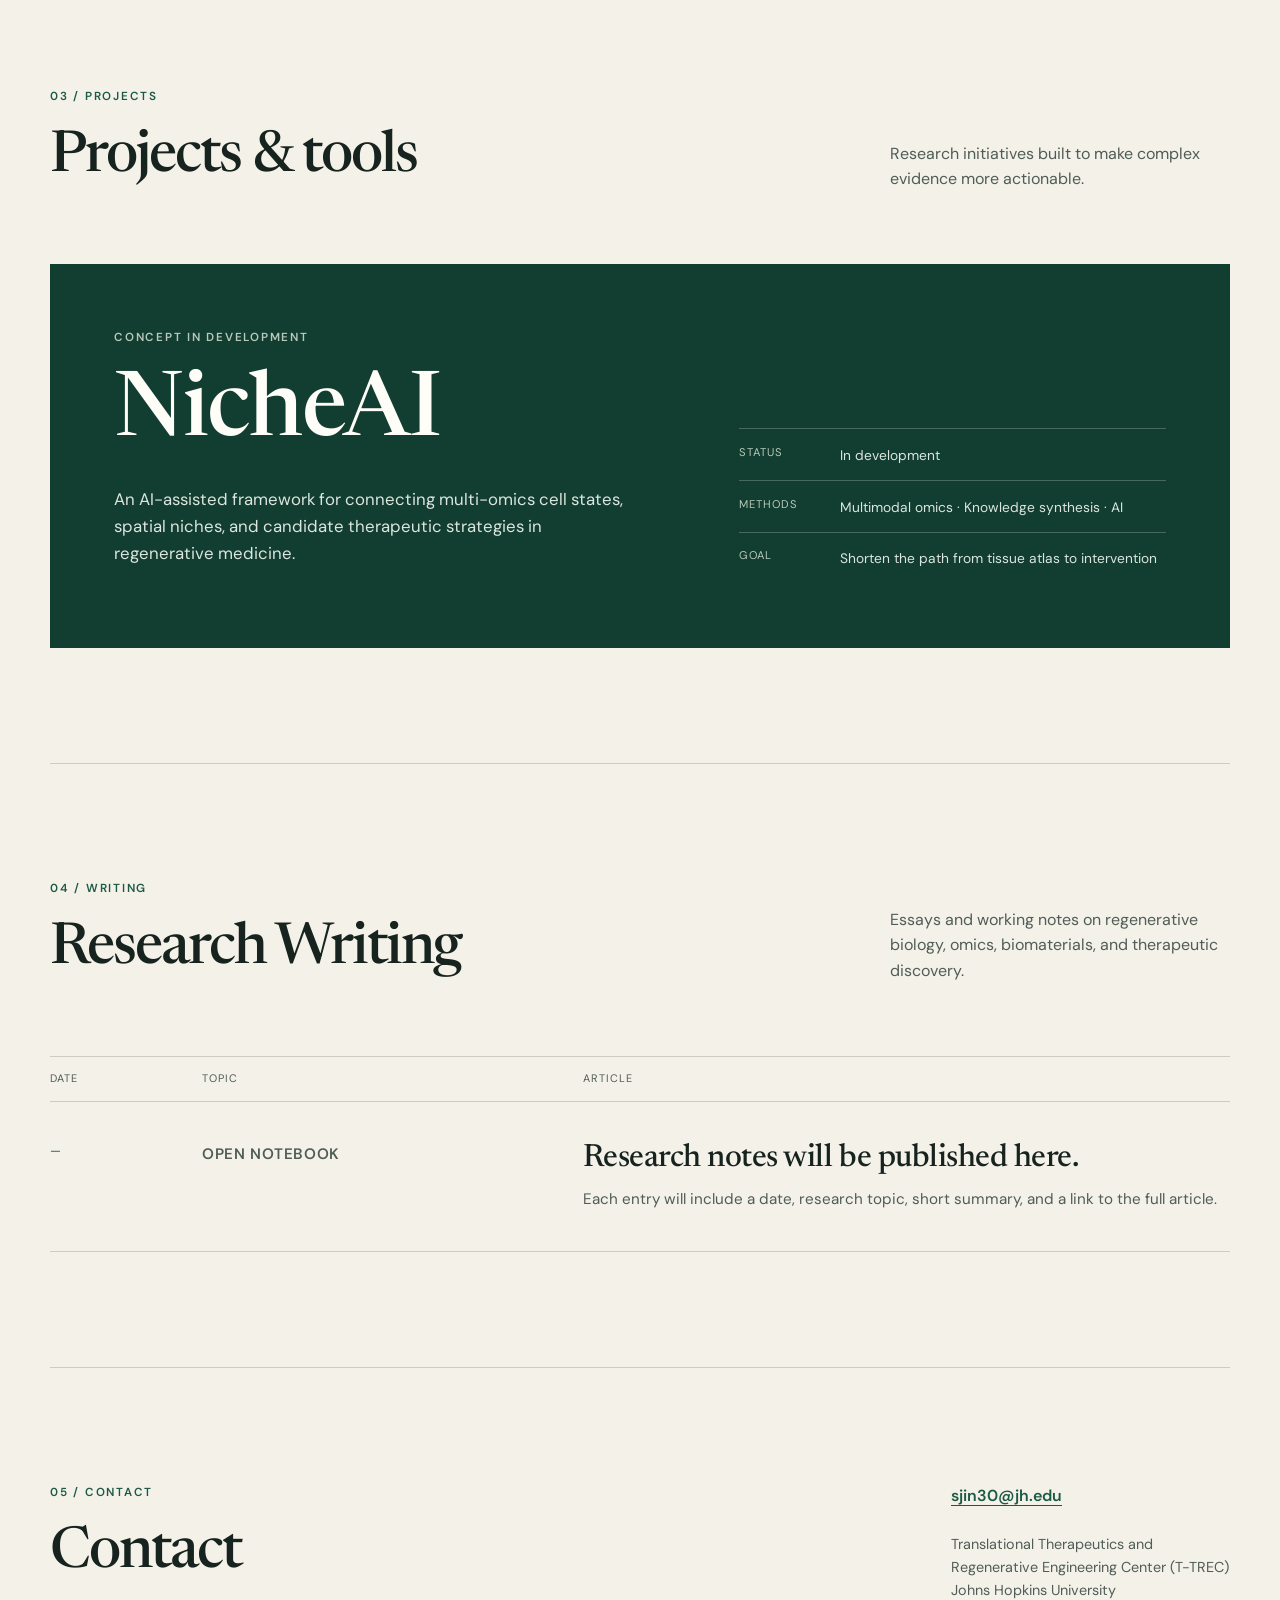
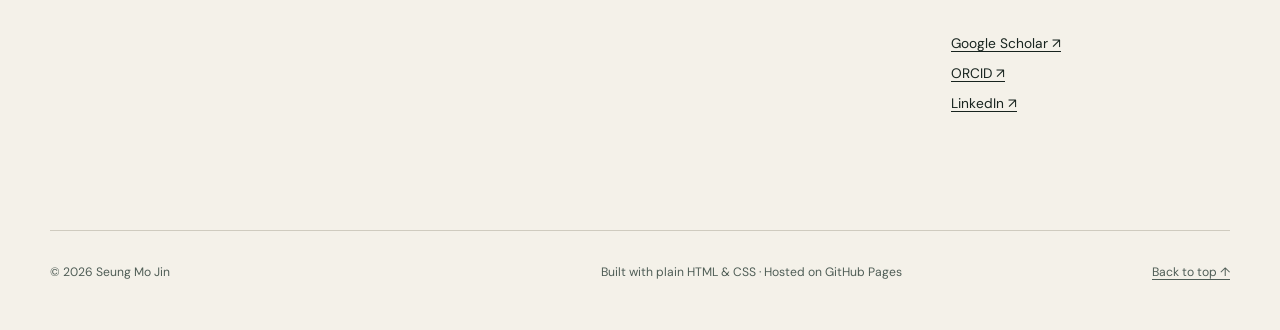
==== commit f512d718: "Use light hero research illustration" ====
--- a/index.html
+++ b/index.html
@@ -41,7 +41,7 @@
         <div class="hero-copy">
           <img
             class="hero-illustration"
-            src="assets/research-focus-overview.png"
+            src="assets/research-focus-overview-light.png"
             alt="Research overview: decoding and reprogramming multicellular tissue niches"
           />
           <p class="eyebrow">Biomaterials · Immunology · Data Science</p>
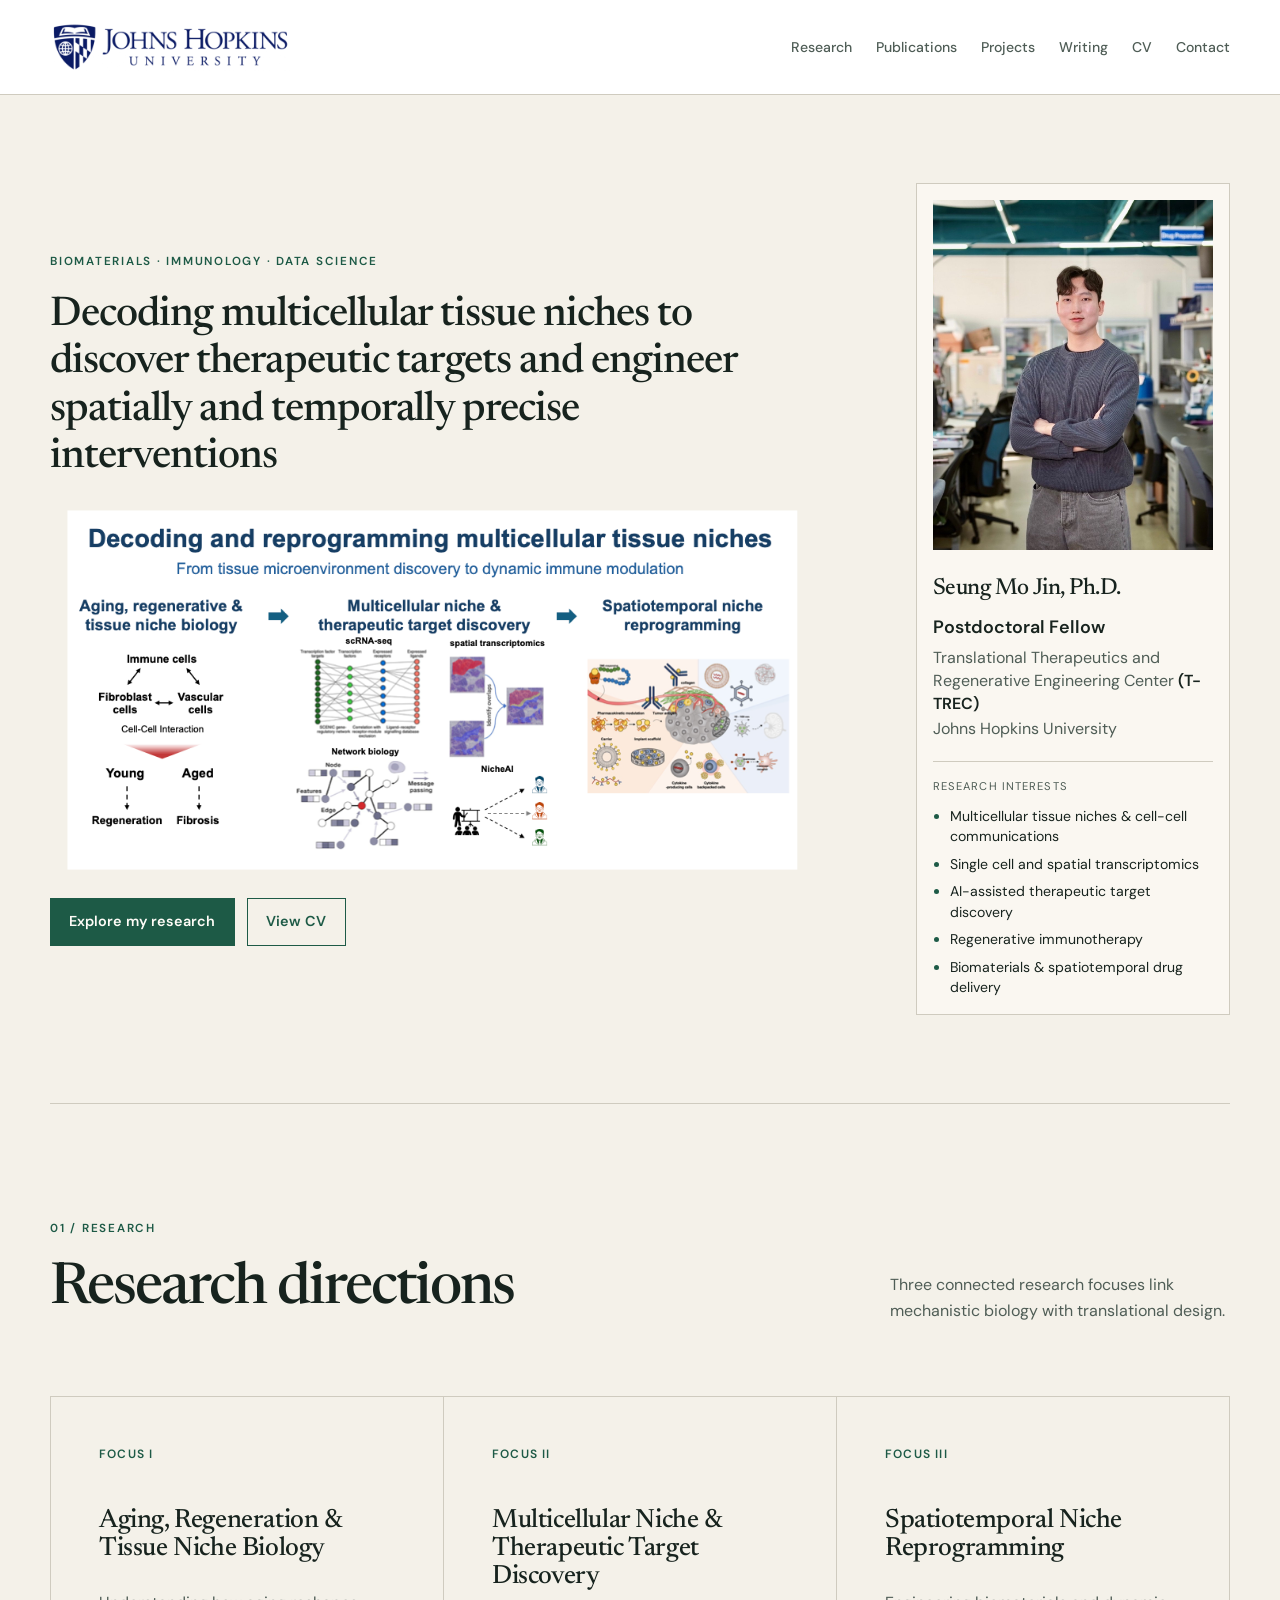
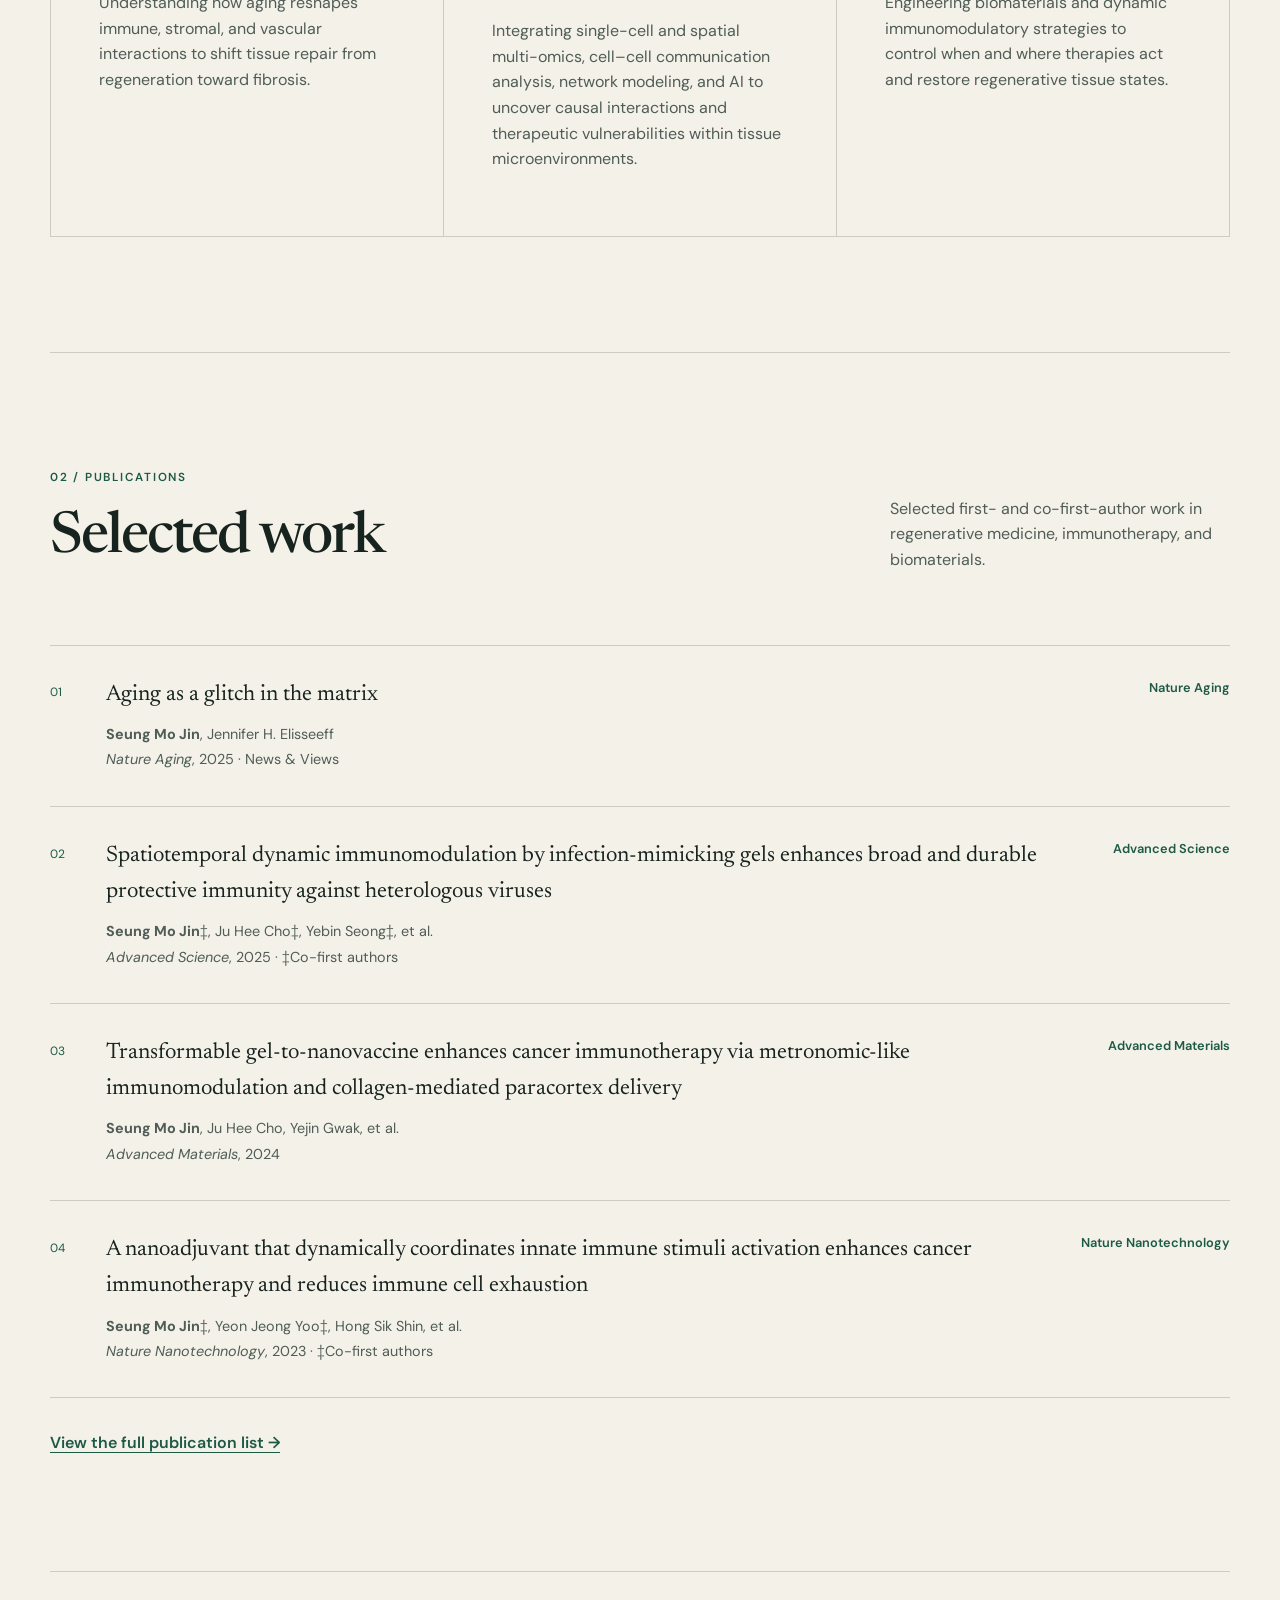
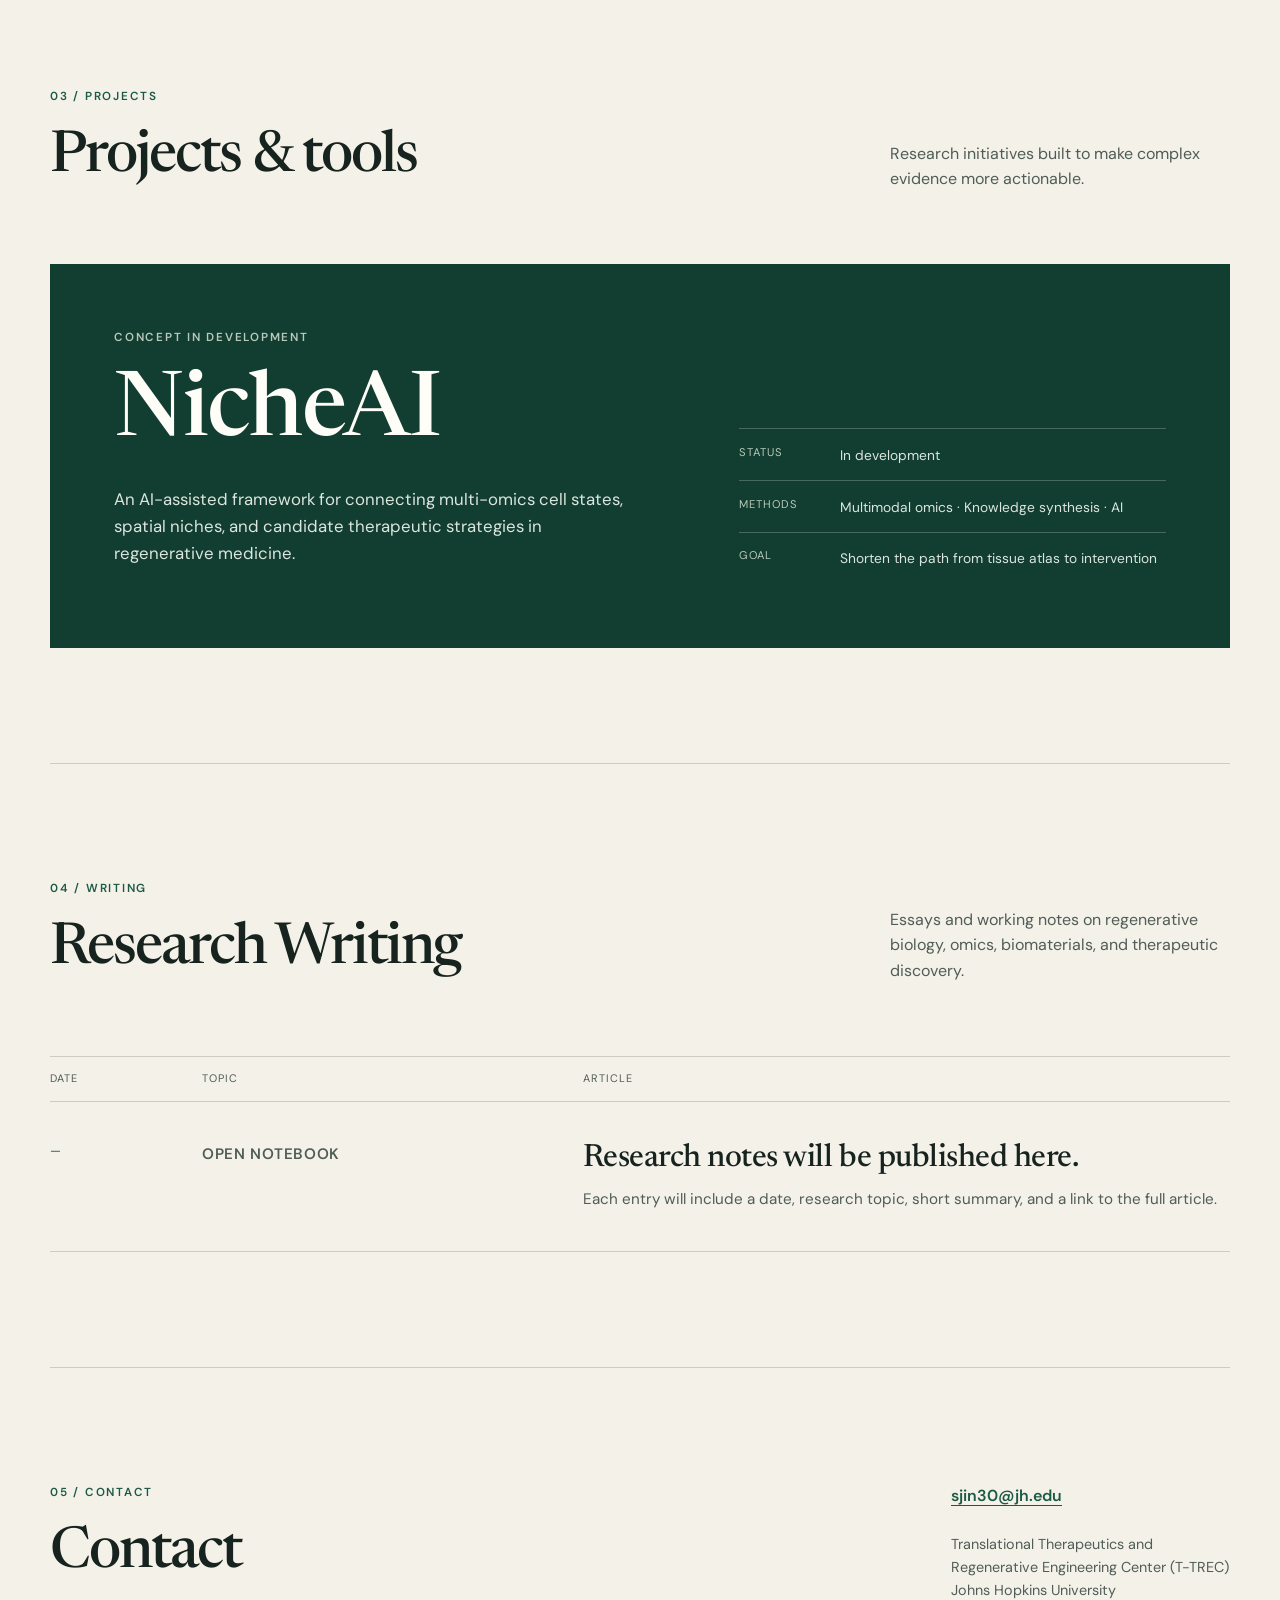
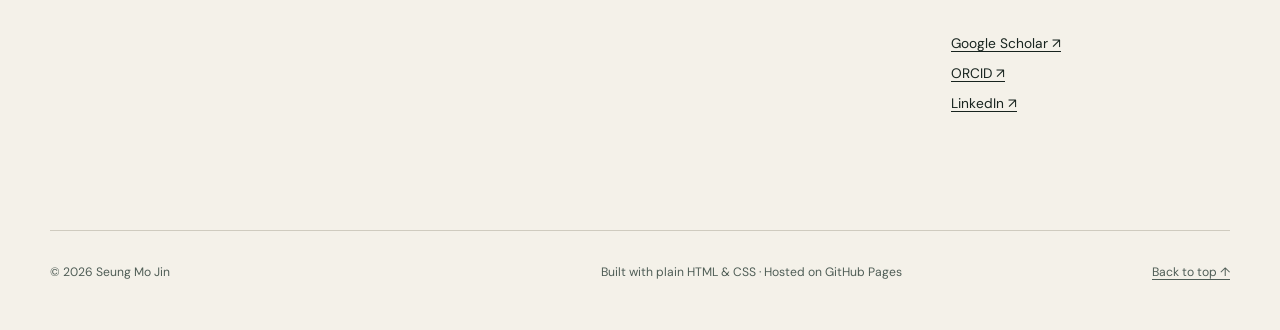
==== commit 8f7e47da: "Place hero title before research illustration" ====
--- a/index.html
+++ b/index.html
@@ -39,13 +39,13 @@
     <main id="main-content">
       <section class="hero" id="top">
         <div class="hero-copy">
+          <p class="eyebrow">Biomaterials · Immunology · Data Science</p>
+          <h1>Decoding multicellular tissue niches to discover therapeutic targets and engineer spatially and temporally precise interventions</h1>
           <img
             class="hero-illustration"
             src="assets/research-focus-overview-light.png"
             alt="Research overview: decoding and reprogramming multicellular tissue niches"
           />
-          <p class="eyebrow">Biomaterials · Immunology · Data Science</p>
-          <h1>Decoding multicellular tissue niches to discover therapeutic targets and engineer spatially and temporally precise interventions</h1>
           <div class="hero-actions">
             <a class="button button-primary" href="#research">Explore my research</a>
             <a class="button button-secondary" href="cv.html">View CV</a>
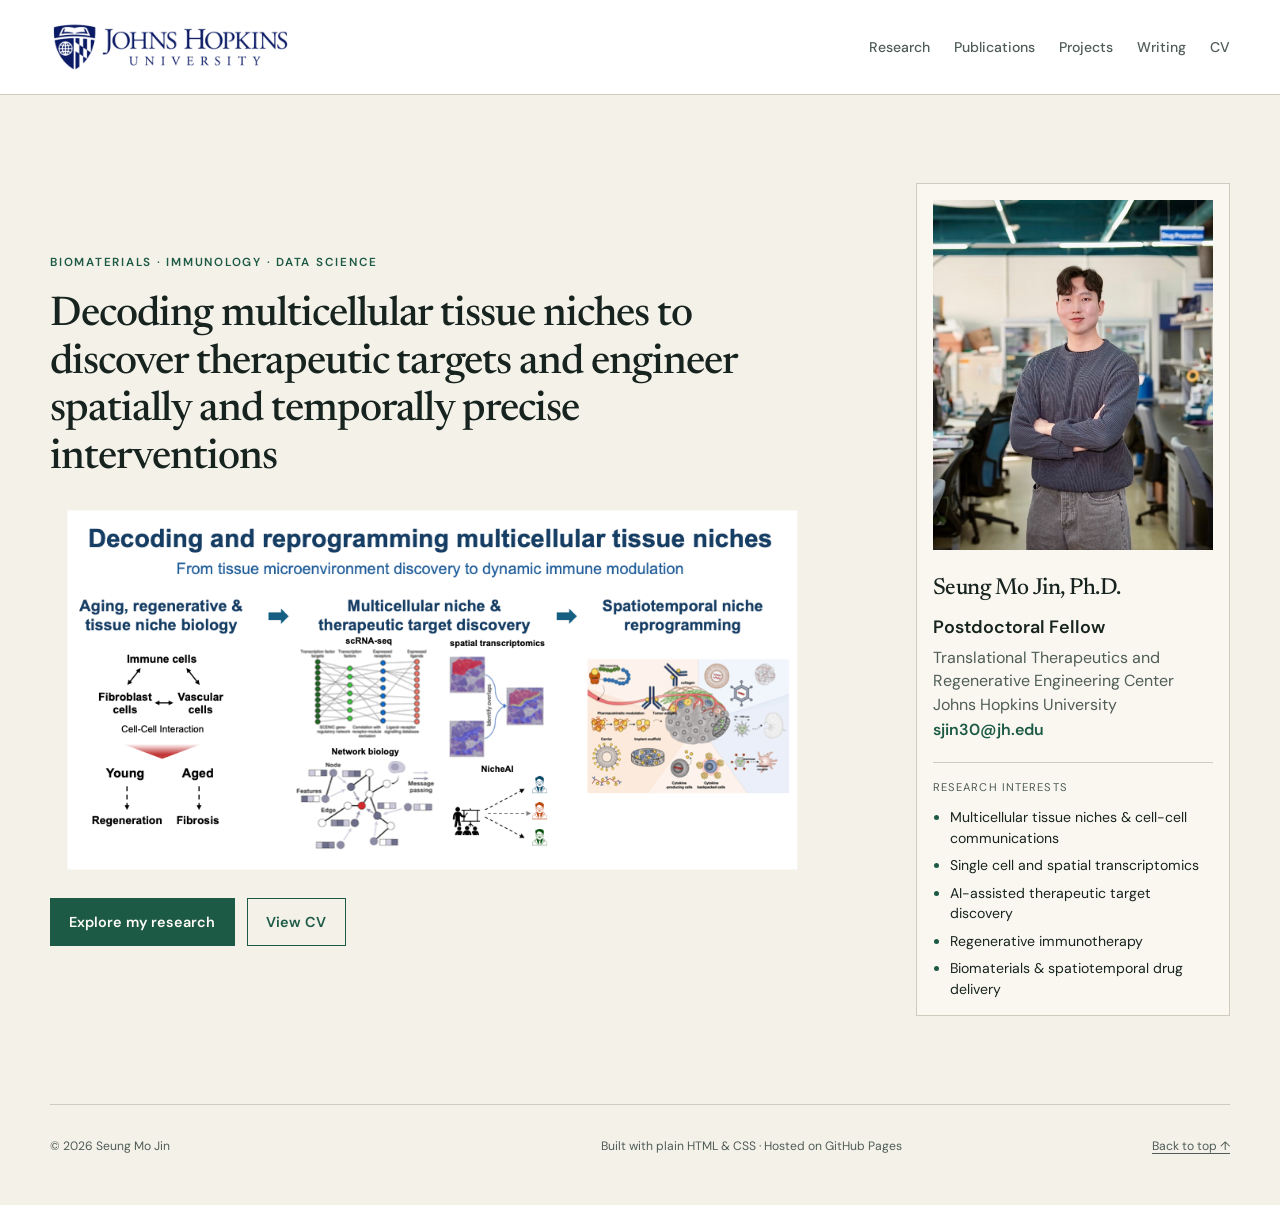
==== commit 5429e8be: "Split academic site into separate section pages" ====
--- a/index.html
+++ b/index.html
@@ -26,12 +26,11 @@
           />
         </a>
         <nav aria-label="Primary navigation">
-          <a href="#research">Research</a>
-          <a href="#publications">Publications</a>
-          <a href="#projects">Projects</a>
-          <a href="#writing">Writing</a>
+          <a href="research.html">Research</a>
+          <a href="publications.html">Publications</a>
+          <a href="projects.html">Projects</a>
+          <a href="writing.html">Writing</a>
           <a href="cv.html">CV</a>
-          <a href="#contact">Contact</a>
         </nav>
       </div>
     </header>
@@ -47,7 +46,7 @@
             alt="Research overview: decoding and reprogramming multicellular tissue niches"
           />
           <div class="hero-actions">
-            <a class="button button-primary" href="#research">Explore my research</a>
+            <a class="button button-primary" href="research.html">Explore my research</a>
             <a class="button button-secondary" href="cv.html">View CV</a>
           </div>
         </div>
@@ -62,8 +61,9 @@
             <p class="profile-name">Seung Mo Jin, Ph.D.</p>
             <p class="profile-role">Postdoctoral Fellow</p>
             <p class="profile-affiliation">
-              <span>Translational Therapeutics and Regenerative Engineering Center <strong>(T-TREC)</strong></span>
+              <span>Translational Therapeutics and Regenerative Engineering Center</span>
               <span>Johns Hopkins University</span>
+              <a class="profile-email" href="mailto:sjin30@jh.edu">sjin30@jh.edu</a>
             </p>
           </div>
           <dl class="quick-facts">
@@ -83,159 +83,6 @@
         </aside>
       </section>
 
-      <section class="section-rule" id="research" aria-labelledby="research-heading">
-        <div class="section-heading">
-          <div>
-            <p class="section-index">01 / Research</p>
-            <h2 id="research-heading">Research directions</h2>
-          </div>
-          <p>
-            Three connected research focuses link mechanistic biology with translational design.
-          </p>
-        </div>
-
-        <div class="research-grid">
-          <article class="research-card">
-            <span class="focus-label">Focus I</span>
-            <h3>Aging, Regeneration &amp; Tissue Niche Biology</h3>
-            <p>
-              Understanding how aging reshapes immune, stromal, and vascular interactions
-              to shift tissue repair from regeneration toward fibrosis.
-            </p>
-          </article>
-          <article class="research-card">
-            <span class="focus-label">Focus II</span>
-            <h3>Multicellular Niche &amp; Therapeutic Target Discovery</h3>
-            <p>
-              Integrating single-cell and spatial multi-omics, cell–cell communication
-              analysis, network modeling, and AI to uncover causal interactions and
-              therapeutic vulnerabilities within tissue microenvironments.
-            </p>
-          </article>
-          <article class="research-card">
-            <span class="focus-label">Focus III</span>
-            <h3>Spatiotemporal Niche Reprogramming</h3>
-            <p>
-              Engineering biomaterials and dynamic immunomodulatory strategies to control
-              when and where therapies act and restore regenerative tissue states.
-            </p>
-          </article>
-        </div>
-      </section>
-
-      <section class="section-rule" id="publications" aria-labelledby="publications-heading">
-        <div class="section-heading">
-          <div>
-            <p class="section-index">02 / Publications</p>
-            <h2 id="publications-heading">Selected work</h2>
-          </div>
-          <p>Selected first- and co-first-author work in regenerative medicine, immunotherapy, and biomaterials.</p>
-        </div>
-
-        <ol class="publication-list">
-          <li>
-            <div>
-              <p class="publication-title">Aging as a glitch in the matrix</p>
-              <p><strong>Seung Mo Jin</strong>, Jennifer H. Elisseeff</p>
-              <p><em>Nature Aging</em>, 2025 · News & Views</p>
-            </div>
-            <span class="publication-link">Nature Aging</span>
-          </li>
-          <li>
-            <div>
-              <p class="publication-title">Spatiotemporal dynamic immunomodulation by infection-mimicking gels enhances broad and durable protective immunity against heterologous viruses</p>
-              <p><strong>Seung Mo Jin</strong>‡, Ju Hee Cho‡, Yebin Seong‡, et al.</p>
-              <p><em>Advanced Science</em>, 2025 · ‡Co-first authors</p>
-            </div>
-            <span class="publication-link">Advanced Science</span>
-          </li>
-          <li>
-            <div>
-              <p class="publication-title">Transformable gel-to-nanovaccine enhances cancer immunotherapy via metronomic-like immunomodulation and collagen-mediated paracortex delivery</p>
-              <p><strong>Seung Mo Jin</strong>, Ju Hee Cho, Yejin Gwak, et al.</p>
-              <p><em>Advanced Materials</em>, 2024</p>
-            </div>
-            <span class="publication-link">Advanced Materials</span>
-          </li>
-          <li>
-            <div>
-              <p class="publication-title">A nanoadjuvant that dynamically coordinates innate immune stimuli activation enhances cancer immunotherapy and reduces immune cell exhaustion</p>
-              <p><strong>Seung Mo Jin</strong>‡, Yeon Jeong Yoo‡, Hong Sik Shin, et al.</p>
-              <p><em>Nature Nanotechnology</em>, 2023 · ‡Co-first authors</p>
-            </div>
-            <span class="publication-link">Nature Nanotechnology</span>
-          </li>
-        </ol>
-        <a class="text-link" href="cv.html#publications">View the full publication list <span>→</span></a>
-      </section>
-
-      <section class="section-rule" id="projects" aria-labelledby="projects-heading">
-        <div class="section-heading">
-          <div>
-            <p class="section-index">03 / Projects</p>
-            <h2 id="projects-heading">Projects & tools</h2>
-          </div>
-          <p>Research initiatives built to make complex evidence more actionable.</p>
-        </div>
-
-        <article class="featured-project">
-          <div>
-            <p class="project-label">Concept in development</p>
-            <h3>NicheAI</h3>
-            <p class="project-lede">
-              An AI-assisted framework for connecting multi-omics cell states,
-              spatial niches, and candidate therapeutic strategies in regenerative medicine.
-            </p>
-          </div>
-          <div class="project-meta">
-            <p><span>Status</span> In development</p>
-            <p><span>Methods</span> Multimodal omics · Knowledge synthesis · AI</p>
-            <p><span>Goal</span> Shorten the path from tissue atlas to intervention</p>
-          </div>
-        </article>
-      </section>
-
-      <section class="section-rule" id="writing" aria-labelledby="writing-heading">
-        <div class="section-heading">
-          <div>
-            <p class="section-index">04 / Writing</p>
-            <h2 id="writing-heading">Research Writing</h2>
-          </div>
-          <p>Essays and working notes on regenerative biology, omics, biomaterials, and therapeutic discovery.</p>
-        </div>
-
-        <div class="writing-board" aria-label="Research writing board">
-          <div class="writing-board-header" aria-hidden="true">
-            <span>Date</span>
-            <span>Topic</span>
-            <span>Article</span>
-          </div>
-          <div class="writing-empty">
-            <span class="writing-empty-date" aria-hidden="true">—</span>
-            <p class="writing-empty-label">Open notebook</p>
-            <div>
-              <h3>Research notes will be published here.</h3>
-              <p>Each entry will include a date, research topic, short summary, and a link to the full article.</p>
-            </div>
-          </div>
-        </div>
-      </section>
-
-      <section class="contact section-rule" id="contact" aria-labelledby="contact-heading">
-        <div>
-          <p class="section-index">05 / Contact</p>
-          <h2 id="contact-heading">Contact</h2>
-        </div>
-        <div class="contact-details">
-          <a href="mailto:sjin30@jh.edu">sjin30@jh.edu</a>
-          <p>Translational Therapeutics and Regenerative Engineering Center (T-TREC)<br />Johns Hopkins University</p>
-          <div class="social-links" aria-label="Academic profiles">
-            <a href="https://scholar.google.com/citations?user=U99hNV4AAAAJ" target="_blank" rel="noopener noreferrer">Google Scholar ↗</a>
-            <a href="https://orcid.org/0000-0002-7379-4580" target="_blank" rel="noopener noreferrer">ORCID ↗</a>
-            <a href="https://www.linkedin.com/in/seung-mo-jin-b58554160/" target="_blank" rel="noopener noreferrer">LinkedIn ↗</a>
-          </div>
-        </div>
-      </section>
     </main>
 
     <footer>
--- a/styles.css
+++ b/styles.css
@@ -258,6 +258,25 @@
   font-weight: 600;
 }
 
+.profile-email {
+  width: fit-content;
+  color: var(--green);
+  font-weight: 600;
+  text-decoration: none;
+}
+
+.profile-email:hover {
+  text-decoration: underline;
+}
+
+.page-section {
+  min-height: calc(100vh - 180px);
+}
+
+.section-page h1 {
+  font-size: clamp(3rem, 5vw, 4.8rem);
+}
+
 .quick-facts {
   margin: 1.3rem 0 0;
   padding-top: 1rem;
